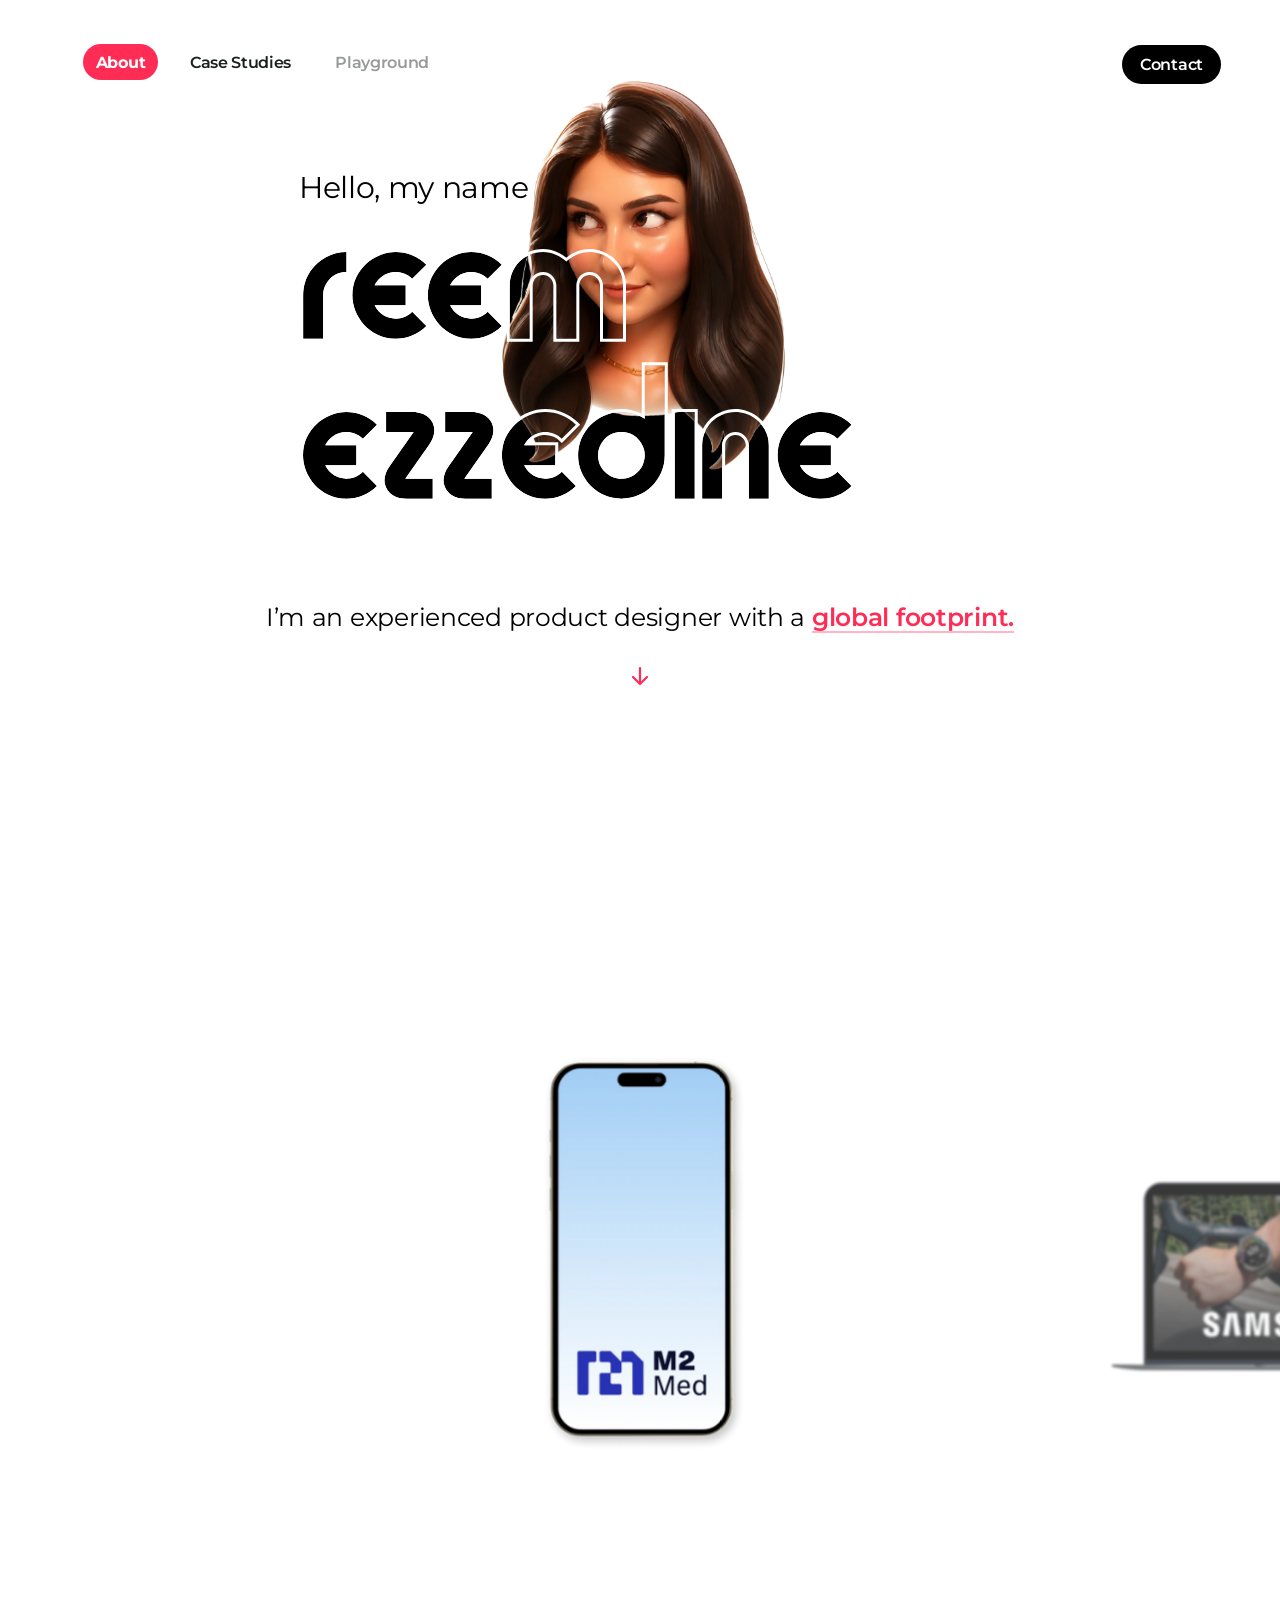
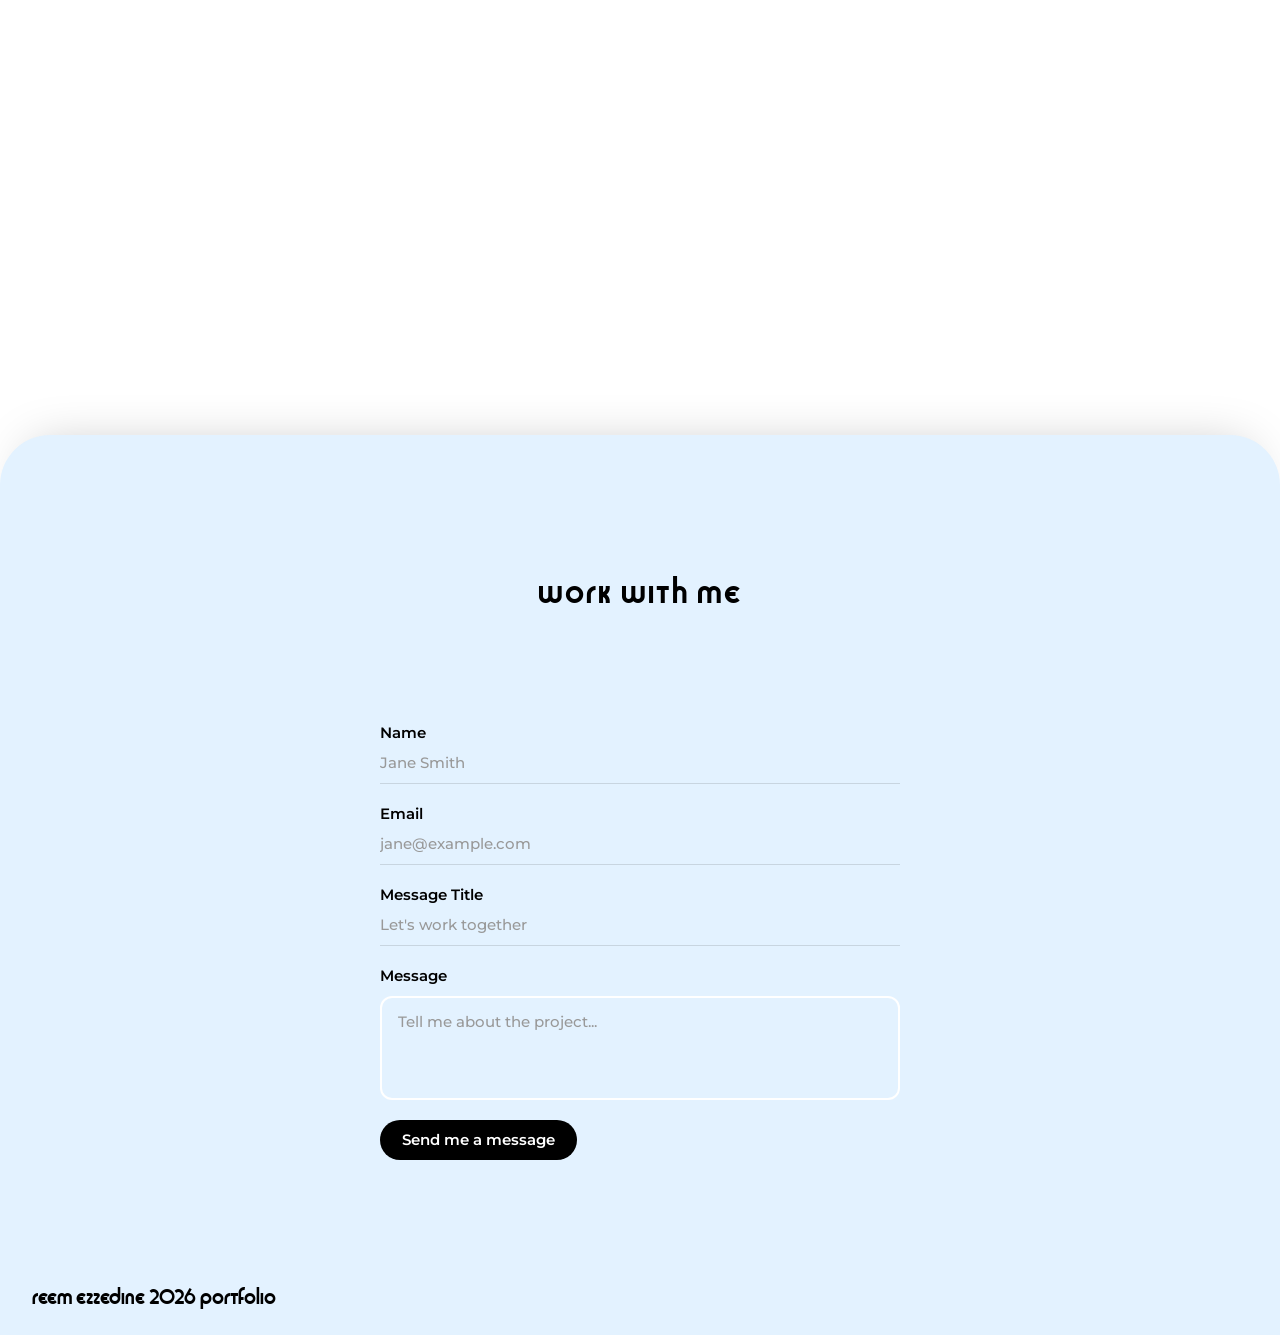
==== index.html @ 3f5a8be8 "Faster reveal: portrait preloaded, postcards fetched after the reveal, shorter minimum hold Co-Autho" ====
<!DOCTYPE html>
<html lang="en">
<head>
<meta charset="UTF-8">
<meta name="viewport" content="width=device-width, initial-scale=1.0">
<title>Reem Ezzedine — Product Designer</title>
<meta name="description" content="Product designer with a global footprint. Case studies: founding design for M2Med, a medical events app, and CRM product design at Samsung.">
<link rel="preload" as="image" href="assets/portrait.webp" fetchpriority="high">
<link rel="icon" type="image/png" href="assets/favicon.png">
<link rel="apple-touch-icon" href="assets/apple-touch-icon.png">
<!-- link previews: WhatsApp, LinkedIn, iMessage, Slack, X -->
<meta property="og:type" content="website">
<meta property="og:site_name" content="Reem Ezzedine">
<meta property="og:title" content="Reem Ezzedine — Product Designer">
<meta property="og:description" content="Product designer with a global footprint. Case studies: founding design for M2Med, a medical events app, and CRM product design at Samsung.">
<meta property="og:url" content="https://reemezzedine.com/">
<meta property="og:image" content="https://reemezzedine.com/assets/og.jpg">
<meta property="og:image:width" content="1200">
<meta property="og:image:height" content="630">
<meta name="twitter:card" content="summary_large_image">
<meta name="twitter:title" content="Reem Ezzedine — Product Designer">
<meta name="twitter:description" content="Product designer with a global footprint. Case studies: founding design for M2Med, a medical events app, and CRM product design at Samsung.">
<meta name="twitter:image" content="https://reemezzedine.com/assets/og.jpg">
<link rel="preconnect" href="https://fonts.googleapis.com">
<link rel="preconnect" href="https://fonts.gstatic.com" crossorigin>
<link href="https://fonts.googleapis.com/css2?family=Montserrat:wght@400;500;600;700&display=swap" rel="stylesheet">
<style>
  @font-face {
    font-family: "Sans Sara";
    src: url("assets/fonts/SansSara.ttf") format("truetype");
    font-weight: 400; font-style: normal; font-display: swap;
  }

  *, *::before, *::after { box-sizing: border-box; margin: 0; padding: 0; }

  :root {
    --ink:   #000000;
    --nav-ink: #1a1f1f;
    --pink:  #ff2d55;      /* board 976:356 - the deeper red-pink */
    --pink-active: #ff70ae;   /* the nav's in-view state, a shade deeper */
    --pill:  #f6f6f6;
    --paper: #ffffff;

    --display: "Sans Sara", "Bradley Hand", cursive;
    --body: "Montserrat", -apple-system, BlinkMacSystemFont, sans-serif;

    /* settle for the stamps: a touch past the target, then back */
    --spring: cubic-bezier(.34, 1.42, .64, 1);
    --ease:   cubic-bezier(.22, 1, .36, 1);
  }

  /* Lenis owns scrolling - native smooth behaviour must stay off or the two fight */
  html.lenis, html.lenis body { height: auto; }
  .lenis:not(.lenis-autoToggle).lenis-smooth { scroll-behavior: auto !important; }

  html { -webkit-font-smoothing: antialiased; }
  body {
    background: var(--paper); color: var(--ink);
    font-family: var(--body);
    min-height: 100vh;
  }
  img { display: block; max-width: 100%; }
  a { color: inherit; text-decoration: none; }

  /* ── nav ─────────────────────────────────────────────────────────────
     Board 976:356. No pill behind the nav any more: bare links on white,
     and the ACTIVE link is what gets a pill - #ff2d55, radius 24, white
     Bold text. Positions are the board's: links frame at 83,44; Contact
     99x39 at 1122,45. The About slot is where the portrait docks. */
  .nav {
    position: fixed; top: 0; left: 50%; transform: translateX(-50%);
    z-index: 200; width: 1280px; max-width: 100vw; height: 124px;
    pointer-events: none;
  }
  .nav > * { pointer-events: auto; }
  .nav-links {
    position: absolute; left: 83px; top: 44px; height: 36px;
    display: flex; align-items: center;
  }
  .nav-links a {
    font-family: var(--body); font-size: 16px; font-weight: 600;
    letter-spacing: -0.32px; color: var(--nav-ink); text-decoration: none;
    height: 36px; display: inline-flex; align-items: center;
    padding: 0 12px; border-radius: 24px;
    transition: background .35s var(--ease), color .35s var(--ease), opacity .3s var(--ease);
  }
  .nav-links a:hover { opacity: .62; }
  .nav-links a.active {
    background: var(--pink); color: #fff; font-weight: 700; opacity: 1;
  }
  /* board spacing: About pill ends at 158, Case Studies text starts at 190,
     Gaps absorb the 12px pill padding. */
  .nav-about { min-width: 75px; justify-content: center; }
  .nav-links a + a { margin-left: 20px; }

  /* Playground is not open yet: a light pink oval saying so rides the cursor
     for as long as it is over the word */
  .soon {
    position: fixed; left: 0; top: 0; z-index: 300; pointer-events: none;
    display: inline-block; white-space: nowrap;
    color: var(--pink);
    font-family: var(--body); font-size: 13px; font-weight: 600; letter-spacing: -0.2px;
    opacity: 0; transform: translate(-50%, -50%) scale(.9);
    transition: opacity .18s var(--ease), transform .25s var(--spring);
  }
  .soon.show { opacity: 1; transform: translate(-50%, -50%) scale(1); }
  /* Playground is greyed a touch, since it is not open yet */
  #navPlay { opacity: .45; }
  #navPlay:hover { opacity: .45; }

  /* when the portrait has docked it IS the About link, so the pill text goes */
  body.docked .nav-about { color: transparent; background: transparent; }

  .nav-cta {
    position: absolute; left: 1122px; top: 45px;
    width: 99px; height: 39px; border-radius: 100px;
    display: grid; place-items: center;
    background: #000; color: #fff; text-decoration: none;
    font-family: var(--body);
    font-size: 16px; font-weight: 600; letter-spacing: -0.32px;
    transition: transform .45s var(--spring);
  }
  .nav-cta:hover { transform: scale(1.06); }

  /* ── hero ────────────────────────────────────────────────────────────
     Board 976:356, a 1280x776 frame. Elements overlap - the name runs under
     her hair - so this is an absolute canvas at the board's own coordinates,
     scaled to fit narrower viewports, rather than a flowed layout. */
  .hero { min-height: max(776px, calc(100vh - 80px)); display: grid; place-items: start center; overflow: hidden; }   /* 80 shorter than the screen: less air before the deck */
  .hero-inner {
    position: relative; width: 1280px; height: 776px; flex: none;
    transform-origin: top center;
  }
  .hero-inner > * { position: absolute; }

  .hello {
    left: 299px; top: 169px; width: 682px;
    font-size: 30px; line-height: 37px; font-weight: 400; letter-spacing: -.32px;
  }
  /* The name is rendered TWICE, at the same spot.
       .name-fill   - solid black, BELOW the portrait
       .name-stroke - a 3px white stroke with no fill, ABOVE the portrait
     Wherever she does not cover the text, the white stroke is invisible on the
     white page and the black fill reads through. Wherever she does, the black
     is hidden behind her and the white stroke draws the letters on top of her.
     So the full name stays legible whatever she overlaps - including while she
     is travelling up into the nav. */
  /* The name is Reem's own two SVG exports from the board, one per layer:
       fill.svg   - the black text, 549x247, BELOW her
       stroke.svg - a 3px white OUTSIDE stroke with no fill, 556x253, ABOVE her
     Same glyphs, so they register exactly. The stroke is outside-aligned in
     the geometry itself, which is why there is no white rim inside the black
     letters and no mask is needed: off her body the white is invisible on the
     white page, and wherever she is the outline draws over her. She travels
     between the two, so the outline follows her across whatever letters she
     crosses, all the way to the nav.

     Glyph origin: the text box sits at 299,236 and its glyphs start 4.27,16.33
     in (measured off the earlier outlined vector group), so 303.27,252.33.
     The stroke export is 3.5 wider and 3 taller on each side. */
  .name { position: absolute; margin: 0; pointer-events: none; }
  .name img { display: block; width: 100%; height: auto; }
  .name-fill { left: 303.27px; top: 252.33px; width: 549px; z-index: 1; }

  /* the topmost layer of the sandwich: above the travelling portrait (210) */
  .name-stroke {
    position: absolute; left: 0; top: 0; width: 556px; margin: 0;
    z-index: 220; pointer-events: none;
    transform-origin: 0 0;
  }
  .name-stroke img { display: block; width: 100%; height: auto; }

  /* her slot in the hero. The morphing portrait is a separate fixed element
     that starts exactly here. */
  .portrait { left: 609px; top: 94px; width: 365px; height: 492px; z-index: 2; }   /* board: 609,94 */

  .tagline {
    left: 179px; top: 601px; width: 922px;
    font-size: 25px; line-height: 32px; font-weight: 400; letter-spacing: -.28px;   /* was 30/37 */
    text-align: center; z-index: 3;
  }
  /* a small pink arrow under the tagline: there is more below */
  .scroll-cue {
    left: 628px; top: 664px; width: 24px; height: 24px; z-index: 3;
    color: var(--pink); display: block;
  }
  .scroll-cue svg { width: 100%; height: 100%; stroke: currentColor; fill: none; stroke-width: 2.2; stroke-linecap: round; stroke-linejoin: round;
                    animation: cueDown 1.8s cubic-bezier(.45,0,.55,1) infinite; }
  @keyframes cueDown { 0%, 100% { transform: translateY(0); } 50% { transform: translateY(6px); } }

  .footprint {
    color: var(--pink); font-weight: 600; cursor: pointer;
    position: relative; display: inline-block;
    /* a soft underline, the cue that there is something to hover */
    text-decoration: underline; text-decoration-thickness: 2px; text-underline-offset: 5px;
    text-decoration-color: rgba(255, 45, 85, .35);
    transition: text-decoration-color .3s var(--ease);
  }
  .footprint:hover, body.cards .footprint { text-decoration-color: var(--pink); }

  /* ── postcards: only while the pointer is on "global footprint" ── */
  .postcard {
    position: absolute; opacity: 0; pointer-events: none;
    --in: 26;                                   /* entry drop, px */
    transform: translateY(calc(var(--in) * 1px)) scale(.9);
    transition: opacity .38s var(--ease), transform .55s var(--spring);
    z-index: 4;
  }
  .postcard img { width: 100%; height: auto; display: block; }
  /* board bboxes for the four groups */
  .pc-usa     { left: 1089px; top: 308px; width: 199px; }
  .pc-zambia  { left: 1015px; top: 433px; width: 171px; }
  .pc-lebanon { left: 1115px; top: 530px; width: 153px; }
  .pc-denmark { left: 1019px; top: 651px; width: 152px; }

  body.cards .postcard { opacity: 1; --in: 0; transform: translateY(0) scale(1); }
  /* deal out one after another; pack back in the same order reversed */
  body.cards .pc-usa     { transition-delay:   0ms; }
  body.cards .pc-zambia  { transition-delay: 110ms; }
  body.cards .pc-lebanon { transition-delay: 220ms; }
  body.cards .pc-denmark { transition-delay: 330ms; }
  body:not(.cards) .pc-denmark { transition-delay:   0ms; }
  body:not(.cards) .pc-lebanon { transition-delay:  70ms; }
  body:not(.cards) .pc-zambia  { transition-delay: 140ms; }
  body:not(.cards) .pc-usa     { transition-delay: 210ms; }

  @media (max-width: 1320px) {
    .hero-inner { transform: scale(calc(100vw / 1320)); }
    .hero { min-height: calc(776px * 100vw / 1320 + 40px); }
  }

  /* ── the travelling portrait ── */
  .portrait-morph {
    position: fixed; top: 0; left: 0; width: 365px; height: 492px;
    transform-origin: 0 0; z-index: 210; display: block;
    will-change: transform;
  }
  .portrait-morph > img {
    width: 100%; height: 100%; object-fit: contain; display: block;
    position: relative; z-index: 1;
    transform-origin: 50% 60%;
    transition: transform .55s var(--spring);
  }
  /* hover: a small swell and a slight tilt, on the inner image so it never
     collides with the wrapper's travel transform or the landing jiggle */
  .portrait-morph:hover > img { transform: scale(1.045) rotate(2.2deg); }
  .portrait-morph.jiggle > img { animation: navJiggle 780ms cubic-bezier(.28,.7,.3,1); }
  .portrait-morph.jiggle:hover > img { animation: none; }

  /* ── stacked pages after the deck ─────────────────────────────────── */
  .page {
    position: relative; z-index: 20;
    margin-top: -100vh;               /* start while the deck is still pinned */
    min-height: 100vh;
    background: #fff;
    border-radius: 50px 50px 0 0;
    box-shadow: 0 -18px 50px -30px rgba(0, 0, 0, .25);
  }

  /* ── Work with me, board 1004:231 (1280x803) ──────────────────────
     Section label 108 tall with the title centred; a 640 form at y118
     with 32 between fields; the footer line 32 in from the bottom-left. */
  .page-work {
    background: #e3f2ff; color: #000;
    display: flex; flex-direction: column;
  }
  /* the title sits under the nav's row, not on it (nav is 124 tall) */
  .work-label {
    padding: 128px 0 8px; display: flex; align-items: center; justify-content: center;
  }
  .work-label h2 {
    font-family: var(--display); font-weight: 400; font-size: 40px; line-height: 60px;
    letter-spacing: 2px; text-transform: uppercase; white-space: nowrap;
  }
  /* tighter than the board's 640/32: 520 wide, 20 between fields, centred in the page */
  .work-form {
    width: 520px; max-width: calc(100% - 48px); margin: auto;
    display: flex; flex-direction: column; gap: 20px;
  }
  .field { display: flex; flex-direction: column; gap: 10px; }
  .field label { font-family: var(--body); font-size: 15px; font-weight: 600; line-height: 20px; color: #000; }
  .field input, .field textarea {
    font-family: var(--body); font-size: 15px; font-weight: 500; line-height: 20px; color: #000;
    background: transparent; border: 0; outline: 0; border-radius: 0; width: 100%;
    -webkit-appearance: none; appearance: none;
  }
  .field input::placeholder, .field textarea::placeholder { color: #999; opacity: 1; }
  /* the 1px underline is black at 12%, 16 under the placeholder */
  .field input { padding: 0 0 10px; border-bottom: 1px solid rgba(0, 0, 0, .12); transition: border-color .3s var(--ease); }
  .field input:focus { border-bottom-color: rgba(0, 0, 0, .6); }
  .field textarea {
    height: 104px; padding: 14px 16px; resize: none;
    border: 2px solid #fff; border-radius: 12px; transition: border-color .3s var(--ease);
  }
  .field textarea:focus { border-color: #000; }
  .work-submit {
    align-self: flex-start;
    height: 40px; padding: 10px 22px; border: 0; border-radius: 100px; cursor: pointer;
    background: #000; color: #fff; font-family: var(--body); font-size: 15px; font-weight: 600; line-height: 20px;
    transition: transform .45s var(--spring), background .3s var(--ease);
  }
  .work-submit:hover { transform: scale(1.04); }
  .work-submit:disabled { cursor: default; transform: none; }
  .work-form.sent .work-submit { background: var(--pink); }
  .work-note { font-family: var(--body); font-size: 13px; line-height: 18px; color: #c0262f; display: none; }
  .work-form.error .work-note { display: block; }
  .work-foot {
    margin-top: 0; padding: 32px 32px 24px;   /* board: text bottom sits 24 above the edge */
    font-family: var(--display); font-weight: 400; font-size: 25px; line-height: normal; color: #000;
  }
  /* the section is at least the board's 803, and never shorter than the screen */
  .page-work { min-height: max(100vh, 803px); }

  /* Contact wears the pink pill once Work with me is reached */
  .nav-cta { transition: transform .45s var(--spring), background .35s var(--ease); }
  .nav-cta.active { background: var(--pink); }

  /* ── case studies: a pinned horizontal deck ────────────────────────
     The wrapper is tall; the stage inside it sticks to the viewport, so
     scrolling DOWN advances a continuous card index and each card slides
     sideways. Off-centre cards shrink and fade, which is the depth cue that
     makes the next one read as waiting its turn. After the last card the
     wrapper ends and the page returns to normal vertical scroll. */
  .rail-wrap { position: relative; }
  /* The rail is pinned to the stage's centre and scaled from there. It used
     to be a grid item, and on a short laptop screen (a 1366x768 Windows
     machine gives ~630px of viewport) the grid row grew to the rail's full
     828px, so the rail sat at the top and the Dive in button fell off the
     bottom. Absolute centring never overflows one way. */
  .rail-stage {
    position: sticky; top: 0; height: 100vh;
    overflow: hidden;
  }
  .rail { position: absolute; left: 50%; top: 50%; width: 1280px; height: 828px; transform-origin: 50% 50%; transform: translate(-50%, -50%); }

  .card {
    position: absolute; inset: 0;
    --away: 0;                       /* 0 centred, 1 fully off to the side */
    will-change: transform;
    /* Anchored to the shared device centre, not the card's. Scaling about the
       card centre pulled each device toward it by a different amount, so the
       phone and the laptop drifted 19px apart vertically. Anchoring here
       pins both devices to y=398 whatever the scale, which is what puts them
       on one line. */
    transform-origin: 644.5px 398px;   /* the phone's centre */
  }
  #cardSamsung { transform-origin: 640px 420px; }   /* the laptop's centre */
  /* copy and button sit at the same spot on both cards, centred on the card's own axis (640) */
  .card > *, .card-extras > * { position: absolute; }
  .card-extras { position: absolute; inset: 0; }

  /* Off centre, a card sheds everything but its device. The snippets, tags,
     copy and button go first; the phone or laptop stays, smaller and softly
     blurred, so the cases read as devices travelling along one line. */
  .card-extras {
    opacity: calc(1 - var(--away) * 2.1);
    transition: opacity .25s linear;
    pointer-events: none;
  }
  .card.at-centre .card-extras { pointer-events: auto; }
  /* The waiting card stays legible - on the board the laptop is near full
     strength, just smaller and set to the right. Only its extras go. */
  .device {
    filter: blur(calc(var(--away) * 2.2px));
    opacity: calc(1 - var(--away) * 0.22);
  }

  .tags { left: 563px; top: 160px; display: flex; gap: 10px; }
  .tag {
    display: inline-flex; align-items: center; justify-content: center;
    min-width: 71px; padding: 0 11px; height: 21px; border-radius: 100px; background: #000;
    color: #fff; font-family: var(--body);
    font-size: 11px; font-weight: 600; letter-spacing: -.2px;
  }

  .phone  { left: 443.5px; top: 197px; width: 402px; height: 402px; }
  /* 2478x1384 asset, aspect 1.790. Centred on the same axis as the phone
     (644.5, 398) so both cards sit on one optical line, and sized to the
     width of the copy beneath it. The earlier export was a 1.164 crop that
     cut the laptop in half. */
  /* Board 763:1597 exactly: laptop 534x298 at 373,271, so its centre is
     (640, 420) - a different line from the phone's (644.5, 398), which is why
     each card anchors its own origin below. */
  .laptop { left: 373px; top: 271px; width: 534px; height: 298px; object-fit: contain; }
  /* the deck's direction cues: beside each device, pointing the way the cards travel */
  .deck-cue { width: 26px; height: 26px; color: var(--pink); background: none; border: 0; padding: 0; cursor: pointer; transition: transform .35s var(--spring); }
  .deck-cue:hover { transform: scale(1.18); }
  .deck-cue svg { width: 100%; height: 100%; stroke: currentColor; fill: none; stroke-width: 2.2; stroke-linecap: round; stroke-linejoin: round; display: block; }
  /* M2Med: under the waiting Samsung laptop at the right edge, pointing on to it */
  .cue-right { left: 1227px; top: 636px; }
  .cue-right svg { animation: cueRight 1.8s cubic-bezier(.45,0,.55,1) infinite; }
  /* Samsung: under the waiting M2Med phone at the left edge, pointing back to it */
  .cue-left  { left: 31px; top: 636px; }
  .cue-left svg  { animation: cueLeft 1.8s cubic-bezier(.45,0,.55,1) infinite; }
  @keyframes cueLeft  { 0%, 100% { transform: translateX(0); } 50% { transform: translateX(-6px); } }
  @keyframes cueRight { 0%, 100% { transform: translateX(0); } 50% { transform: translateX(6px); } }
  @media (prefers-reduced-motion: reduce) { .scroll-cue svg, .deck-cue svg { animation: none; } }

  .pill-spotify { left: 356px; top: 308px; width: 173px; height: 66px; }
  .pill-strava  { left: 744px; top: 250px; width: 163px; height: 65px; }
  /* a live loader: a pink quarter-arc on a pale ring, turning */
  .soon-dot {
    left: 1123px; top: 354px; width: 66px; height: 66px;
    border-radius: 50%;
    background: conic-gradient(var(--pink) 0 27%, #ffd9e2 27% 100%);
    -webkit-mask: radial-gradient(farthest-side, transparent calc(100% - 8px), #000 calc(100% - 7px));
            mask: radial-gradient(farthest-side, transparent calc(100% - 8px), #000 calc(100% - 7px));
    animation: soonSpin 1.1s linear infinite;
  }
  @keyframes soonSpin { to { transform: rotate(360deg); } }
  @media (prefers-reduced-motion: reduce) { .soon-dot { animation: none; } }
  .soon-label {
    left: 1102px; top: 452px; width: 109px;
    font-family: var(--body); font-size: 12px; line-height: 16px;
    font-weight: 400; color: #000; text-align: center;
  }

  /* object-fit guarantees no snippet can ever be stretched by its box again,
     whatever the box ends up being. */
  .snip { transform-origin: 50% 50%; object-fit: contain; }
  .snip-session { left: 435px; top: 278px; width: 144px; height: 142px; }
  .snip-event   { left: 737px; top: 240px; width: 157px; height: 139px; }
  /* 177x35 stretched this 40% wide: the artwork's real aspect is 3.606, so at
     177 across it is 49 tall. Height corrected and re-centred on the board's
     own centre line (448.5) rather than its top edge. */
  .snip-nav     { left: 673px; top: 423px; width: 177px; height: 51px;  }

  .case-desc {
    left: 340px; top: 609px; width: 600px;
    text-align: center; font-size: 14px; line-height: 20px;
    font-weight: 400; letter-spacing: 0; color: #000;
  }
  .case-desc b { font-weight: 700; }

  .dive {
    left: 538px; top: 668px;
    display: inline-flex; align-items: center; justify-content: center;
    width: 203px; height: 55px; border-radius: 100px; background: #000;
    color: #fff; font-family: var(--body);
    font-size: 16px; font-weight: 600; letter-spacing: -.32px;
    transition: transform .45s var(--spring);
  }
  .dive:hover { transform: scale(1.04); }

  /* stage 1 — the card's own furniture, once it reaches centre. Devices are
     deliberately NOT in here: a waiting card still has to show its phone or
     laptop, which is what makes it read as the next case study peeking in. */
  .card .stage1 { opacity: 0; transform: translateY(22px); }
  .card.in1 .stage1 {
    opacity: 1; transform: none;
    transition: opacity .7s var(--ease), transform .7s var(--ease);
  }
  .card.in1 .phone     { transition-delay: 60ms; }
  .card.in1 .laptop    { transition-delay: 60ms; }
  .card.in1 .case-desc { transition-delay: 180ms; }
  .card.in1 .dive      { transition-delay: 260ms; }

  /* stage 2 — the snippets bubble in, then hold still */
  .snip { opacity: 0; transform: scale(.82); pointer-events: none; }
  .card.in2 .snip {
    opacity: 1; transform: scale(1); pointer-events: auto;
    transition: opacity .42s var(--ease),
                transform .62s cubic-bezier(.34, 1.56, .64, 1);
  }
  .card.in2 .snip-session { transition-delay:   0ms; }
  .card.in2 .snip-event   { transition-delay: 200ms; }
  .card.in2 .snip-nav     { transition-delay: 400ms; }
  .card.in2 .snip:hover {
    transform: scale(1.055);
    transition: transform .42s cubic-bezier(.34, 1.5, .64, 1);
  }

  @media (prefers-reduced-motion: reduce) {
    .portrait-morph { transition: none; }
    .portrait-morph.jiggle > img { animation: none; }
    .case-canvas .stage1, .snip { opacity: 1 !important; transform: none !important; }
  }

  /* ── responsive ────────────────────────────────────────────────── */
  @media (prefers-reduced-motion: reduce) {
    .copy, .stamp { transition: none; }
  }

  /* ── phones: this is a big-screen portfolio, say so instead of breaking ── */
  .phone-gate { display: none; }
  @media (max-width: 767px), ((hover: none) and (pointer: coarse) and (max-width: 1024px)) {
    .phone-gate {
      position: fixed; inset: 0; z-index: 9999; background: #fff; color: #111;
      display: flex; flex-direction: column; align-items: center; justify-content: center; text-align: center;
      padding: 32px 28px; gap: 18px; font-family: "Montserrat", -apple-system, BlinkMacSystemFont, sans-serif;
    }
    .phone-gate[hidden] { display: none; }
    body:has(.phone-gate:not([hidden])) { overflow: hidden; }
    .phone-gate img { width: 96px; height: auto; }
    .phone-gate h2 { font-size: 22px; line-height: 28px; font-weight: 700; letter-spacing: -.3px; margin-top: 6px; }
    .phone-gate p { font-size: 15px; line-height: 23px; color: #48494b; max-width: 320px; }
    .phone-gate p b { color: #111; font-weight: 600; }
    .phone-gate a { color: #ff2d55; font-weight: 600; text-decoration: none; }
    .phone-gate .anyway { margin-top: 14px; color: #646569; text-decoration: underline; text-underline-offset: 3px; background: none; border: 0; font: inherit; font-family: "Montserrat", -apple-system, sans-serif; font-size: 13px; cursor: pointer; }
  }

  /* ── loading screen: a pink bar that stretches and snaps, "loading" riding along (Uiverse, alexruix) ── */
  .loading {
    position: fixed; inset: 0; z-index: 10000; background: #fff;
    display: flex; align-items: center; justify-content: center;
    transition: opacity .45s ease, visibility 0s linear .45s;
  }
  html.ready .loading { opacity: 0; visibility: hidden; pointer-events: none; }
  .loader { width: 80px; height: 50px; position: relative; }
  .loader-text {
    position: absolute; top: 0; padding: 0; margin: 0;
    color: #ff8fae; font-family: "Montserrat", -apple-system, BlinkMacSystemFont, sans-serif;
    font-size: .8rem; font-weight: 500; letter-spacing: 1px;
    animation: text_713 3.5s ease both infinite;
  }
  .load {
    background-color: #ff2d55; border-radius: 50px; display: block;
    height: 16px; width: 16px; bottom: 0; position: absolute;
    transform: translateX(64px);
    animation: loading_713 3.5s ease both infinite;
  }
  .load::before {
    position: absolute; content: ""; width: 100%; height: 100%;
    background-color: #ffb3c7; border-radius: inherit;
    animation: loading2_713 3.5s ease both infinite;
  }
  @keyframes text_713 {
    0%   { letter-spacing: 1px; transform: translateX(0px); }
    40%  { letter-spacing: 2px; transform: translateX(26px); }
    80%  { letter-spacing: 1px; transform: translateX(32px); }
    90%  { letter-spacing: 2px; transform: translateX(0px); }
    100% { letter-spacing: 1px; transform: translateX(0px); }
  }
  @keyframes loading_713 {
    0%   { width: 16px; transform: translateX(0px); }
    40%  { width: 100%; transform: translateX(0px); }
    80%  { width: 16px; transform: translateX(64px); }
    90%  { width: 100%; transform: translateX(0px); }
    100% { width: 16px; transform: translateX(0px); }
  }
  @keyframes loading2_713 {
    0%   { transform: translateX(0px); width: 16px; }
    40%  { transform: translateX(0%); width: 80%; }
    80%  { width: 100%; transform: translateX(0px); }
    90%  { width: 80%; transform: translateX(15px); }
    100% { transform: translateX(0px); width: 16px; }
  }
  }
</style>
</head>
<body>

<!-- Loading screen: lifts once the page's images are in (see the script right after it) -->
<div class="loading" id="loading" aria-hidden="true"><div class="loader"><p class="loader-text">loading</p><span class="load"></span></div></div>
<script>
(function () {
  var root = document.documentElement; root.classList.add('loading');
  var t0 = Date.now(), done = false;
  function ready() {
    if (done) return; done = true;
    var wait = Math.max(0, 400 - (Date.now() - t0));       /* never a flash: on screen for at least 400ms */
    setTimeout(function () {
      root.classList.remove('loading'); root.classList.add('ready');
      window.dispatchEvent(new Event('siteready'));
    }, wait);
  }
  window.addEventListener('load', function () {
    /* downloaded is not painted: wait until the pictures are decoded too */
    var imgs = [].filter.call(document.images, function (i) { return i.loading !== 'lazy' && i.decode; });
    Promise.all(imgs.map(function (i) { return i.decode().catch(function () {}); })).then(ready, ready);
  });
  setTimeout(ready, 6000);                                  /* and never a hang: 6s tops */
})();
</script>

<!-- Phones get a note instead of a broken layout; "Show it anyway" lets them through -->
<div class="phone-gate" id="phoneGate" role="dialog" aria-label="Best viewed on a computer">
  <img src="assets/portrait.webp" alt="">
  <h2>Hi, I’m Reem.</h2>
  <p>This portfolio is built for a big screen. Open <b>reemezzedine.com</b> on a computer to see the work properly.</p>
  <p>Or say hello: <a href="mailto:reem.ezzedine36@gmail.com">reem.ezzedine36@gmail.com</a></p>
  <button class="anyway" type="button" onclick="document.getElementById('phoneGate').hidden=true">Show it anyway</button>
</div>


<nav class="nav">
  <div class="nav-links" id="navLinks">
    <a class="nav-about" href="#about" id="navAbout">About</a>
    <a href="#case-studies" id="navCases">Case Studies</a>
    <a href="#playground" id="navPlay" aria-describedby="soon">Playground</a>
  </div>
  <a class="nav-cta" href="#work-with-me" id="navContact">Contact</a>
</nav>

<span class="soon" id="soon" role="tooltip">coming soon</span>

<!-- The portrait. Fixed, so it can travel from the hero into the nav and
     replace "About". Hover on her: a small swell and a slight tilt. -->
<a class="portrait-morph" id="portraitMorph" href="#about" aria-label="About Reem">
  <img src="assets/portrait.webp" alt="Reem Ezzedine" fetchpriority="high">
</a>

<!-- The white-stroke name. A body-level sibling of the portrait, NOT a child
     of the hero canvas: the portrait you see is the fixed travelling element
     at z210, so anything inside the hero (whatever its z) paints under her.
     Positioned by script to the hero canvas's current place and scale. -->
<div class="name-stroke" id="nameStroke" aria-hidden="true"><img src="assets/name/stroke.svg" alt=""></div>

<header class="hero">
  <div class="hero-inner">
    <p class="hello">Hello, my name is</p>

    <div class="portrait" id="portraitSlot" aria-hidden="true"></div>

    <h1 class="name name-fill"><img src="assets/name/fill.svg" alt="Reem Ezzedine"></h1>

    <p class="tagline">
      I&rsquo;m an experienced product designer with a
      <span class="footprint" id="footprint" tabindex="0"
            aria-label="Places I have lived and worked">global footprint.</span>
    </p>
    <a class="scroll-cue" href="#case-studies" aria-label="Scroll down to the case studies"><svg viewBox="0 0 24 24" aria-hidden="true"><path d="M12 4v16M5 13l7 7 7-7"/></svg></a>

    <figure class="postcard pc-usa"><img data-src="assets/postcards/usa.webp" alt="USA, 1 year"></figure>
    <figure class="postcard pc-zambia"><img data-src="assets/postcards/zambia.webp" alt="Zambia, 16 years"></figure>
    <figure class="postcard pc-lebanon"><img data-src="assets/postcards/lebanon.webp" alt="Lebanon, 6 years"></figure>
    <figure class="postcard pc-denmark"><img data-src="assets/postcards/denmark.webp" alt="Denmark, 3 years"></figure>
  </div>
</header>

<section class="rail-wrap" id="railWrap"><a id="case-studies" aria-hidden="true"></a>
  <div class="rail-stage">
    <div class="rail" id="rail">

      <!-- ── card 1 · M2Med ── -->
      <article class="card" data-i="0" id="cardM2med">
        <img class="device phone" src="assets/m2med/phone.webp" alt="M2Med app on an iPhone" loading="lazy" decoding="async">
        <div class="card-extras">
        <div class="tags stage1">
          <span class="tag">2026</span>
          <span class="tag">App Design</span>
        </div>

        <img class="snip snip-session" src="assets/m2med/session-card.webp" alt="Parallel session card with room picker" loading="lazy" decoding="async">
        <img class="snip snip-event"   src="assets/m2med/event-card.webp"   alt="Event card showing CME credits" loading="lazy" decoding="async">
        <img class="snip snip-nav"     src="assets/m2med/bottom-nav.webp"   alt="App bottom navigation" loading="lazy" decoding="async">

        <p class="case-desc stage1">
          <b>M2med</b> is a <b>medical events app</b> for healthcare professionals, finding and
          registering for conferences, tracking CME credits, and managing speaking engagements
        </p>

        <a class="dive stage1" href="m2med-case.html">Dive in</a>
        <button class="deck-cue cue-right stage1" type="button" data-card="1" aria-label="Next: Samsung"><svg viewBox="0 0 24 24" aria-hidden="true"><path d="M4 12h16M13 5l7 7-7 7"/></svg></button>
        </div>
      </article>

      <!-- ── card 2 · Samsung. Shell only: cover photo and features to come. ── -->
      <article class="card" data-i="1" id="cardSamsung">
        <img class="device laptop" src="assets/samsung/laptop-cover.webp" alt="Samsung CRM work on a laptop" loading="lazy" decoding="async">
        <div class="card-extras">
        <div class="tags stage1">
          <span class="tag">2026</span>
          <span class="tag">CRM Design</span>
        </div>

        <img class="snip pill-spotify" src="assets/samsung/pill-spotify.svg" alt="Spotify Premium" loading="lazy" decoding="async">
        <img class="snip pill-strava"  src="assets/samsung/pill-strava.svg"  alt="Strava" loading="lazy" decoding="async">

        <p class="case-desc sam-desc stage1">
          <b>Samsung CRM product design</b> across five markets and three languages,
          covering layouts, localisation, and partner campaigns
        </p>

        <a class="dive stage1" href="samsung-case.html">Dive in</a>
        <button class="deck-cue cue-left stage1" type="button" data-card="0" aria-label="Back: M2Med"><svg viewBox="0 0 24 24" aria-hidden="true"><path d="M20 12H4M11 5l-7 7 7 7"/></svg></button>

        <div class="soon-dot stage1" aria-hidden="true"></div>
        <p class="soon-label stage1">more coming soon!</p>
        </div>
      </article>

    </div>
  </div>
</section>

<!-- ── after the deck: this rides UP over the pinned last card ──────────
     The deck wrapper is one viewport taller than its travel needs, so its
     stage stays stuck at the top while this section, pulled up by a negative
     margin and sitting above it in z, slides over it. Same stacking pattern
     as the previous portfolio. This is the Work with me section; content is
     a shell until Reem sends its board. -->
<section class="page page-work" id="work-with-me">
  <div class="work-label"><h2>Work with me</h2></div>
  <form class="work-form" id="workForm" action="https://formspree.io/f/xyeyaqod" method="POST">
    <div class="field">
      <label for="wfName">Name</label>
      <input id="wfName" name="name" type="text" placeholder="Jane Smith" autocomplete="name">
    </div>
    <div class="field">
      <label for="wfEmail">Email</label>
      <input id="wfEmail" name="email" type="email" placeholder="jane@example.com" autocomplete="email" required>
    </div>
    <div class="field">
      <label for="wfTitle">Message Title</label>
      <input id="wfTitle" name="title" type="text" placeholder="Let's work together">
    </div>
    <div class="field">
      <label for="wfMsg">Message</label>
      <textarea id="wfMsg" name="message" placeholder="Tell me about the project..." required></textarea>
    </div>
    <button class="work-submit" type="submit">Send me a message</button>
    <p class="work-note">That didn’t go through. Please try again, or email reem.ezzedine36@gmail.com.</p>
  </form>
  <p class="work-foot">Reem Ezzedine 2026 portfolio</p>
</section>

<script src="assets/lenis.min.js"></script>
<script>
  /* Scroll feel carried over from the previous portfolio: Lenis at lerp 0.1,
     driving real window scroll so fixed elements, IntersectionObservers and
     the portrait morph all keep working. This layer is where the friction
     comes from, not from any per-element easing. */
  (function () {
    /* the browser must not restore an old scroll position halfway through
       loading - the hero's fixed layers are measured then, and came out
       hundreds of pixels off. The page opens at the top. */
    if ('scrollRestoration' in history) history.scrollRestoration = 'manual';
    if (matchMedia('(prefers-reduced-motion: reduce)').matches) return;
    if (typeof Lenis === 'undefined') return;
    var lenis = new Lenis({
      lerp: 0.1, smoothWheel: true,
      wheelMultiplier: 1, touchMultiplier: 1, autoToggle: true
    });
    window.__lenis = lenis;
    (function raf(t) { lenis.raf(t); requestAnimationFrame(raf); })(0);
  })();
</script>

<script>
(function () {
  var body    = document.body;
  var trigger = document.getElementById('footprint');
  if (!trigger) return;

  /* ── postcards ────────────────────────────────────────────────────
     The first hover on "global footprint." deals them out one after
     another, and they stay: latched, nothing packs them back in.
     Their images are fetched the moment the loading screen lifts, so
     they never hold the reveal back. */
  function fetchCards() { [].forEach.call(document.querySelectorAll('.postcard img[data-src]'), function (i) { i.src = i.getAttribute('data-src'); i.removeAttribute('data-src'); }); }
  if (document.documentElement.classList.contains('ready')) fetchCards(); else addEventListener('siteready', fetchCards, { once: true });
  function show() { body.classList.add('cards'); }
  trigger.addEventListener('mouseenter', show);
  trigger.addEventListener('focus', show);
})();

  /* ── portrait morph ──────────────────────────────────────────────────
     The hero portrait and the nav head are ONE element. It is fixed, and
     every frame we lerp it from wherever its hero slot currently sits to
     the nav's head position. At t=0 it lands exactly on the slot, at t=1
     exactly in the nav, and it scrubs backwards when you scroll up.
     The nav links slide right over the same t to make room, which is the
     difference between the two nav layouts in the Figma boards.        */
  (function () {
    var img   = document.getElementById('portraitMorph');
    var slot  = document.getElementById('portraitSlot');
    var nav   = document.querySelector('.nav');
    var links = document.getElementById('navLinks');
    if (!img || !slot || !nav) return;

    var TRAVEL   = 420;    // px of scroll the morph takes
    /* She docks INTO the About slot and becomes the About link. The pill is
       75x36 at 83,44 - centre 120.5,62. At 60px wide she keeps the 365:492
       aspect (81 tall) and spills ~22px above and below the pill, the same
       proportion the old nav head had. */
    var HEAD_W   = 60;
    var about    = document.getElementById('navAbout');
    var stroke   = document.getElementById('nameStroke');

    /* The stroke layer follows the hero canvas: same offset from her slot as
       on the board (299.77-609, 249.33-94), scaled by whatever the canvas is
       scaled to. Document coordinates, so it scrolls with the page. */
    function placeStroke() {
      if (!stroke) return;
      var r = slot.getBoundingClientRect();
      if (!r.width) return;
      var hs = r.width / 365;
      stroke.style.left = (r.left + scrollX + (299.77 - 609) * hs).toFixed(2) + 'px';
      stroke.style.top  = (r.top  + scrollY + (249.33 - 94)  * hs).toFixed(2) + 'px';
      stroke.style.transform = 'scale(' + hs.toFixed(4) + ')';
    }

    var raf = 0;
    function paint() {
      raf = 0;
      var s = slot.getBoundingClientRect();
      var n = about ? about.getBoundingClientRect() : nav.getBoundingClientRect();
      if (!s.width) return;
      var HEAD_H  = HEAD_W * (492 / 365);
      var HEAD_DX = (n.width  - HEAD_W) / 2;       // centred on the About pill
      var HEAD_DY = (n.height - HEAD_H) / 2;

      var e = cur * cur * (3 - 2 * cur);    // smoothstep on the LAGGED value

      var x = s.left + (n.left + HEAD_DX - s.left) * e;
      var y = s.top  + (n.top  + HEAD_DY - s.top)  * e;
      var k = (s.width + (HEAD_W - s.width) * e) / 365;

      img.style.transform =
        'translate3d(' + x.toFixed(2) + 'px,' + y.toFixed(2) + 'px,0) scale(' + k.toFixed(4) + ')';
      document.body.classList.toggle('docked', docked);


    }
    /* Friction, then a snap.
       `cur` chases the scroll-derived target instead of tracking it exactly,
       which is where the weight comes from - she lags the cursor of the scroll
       and catches up. Near the end she stops negotiating with the scroll
       entirely: past SNAP_AT she locks onto the nav and plays a one-shot
       jiggle, so the landing does not depend on the scroll finishing. */
    var RELEASE = 0.86, TAU = 0.20;
    var cur = 0, docked = false, last = 0;

    function frame(now) {
      raf = 0;
      var dt = last ? Math.min((now - last) / 1000, 0.05) : 1 / 60;
      last = now;
      var t = Math.min(1, Math.max(0, scrollY / TRAVEL));

      /* No snap. She chases the target all the way in under her own friction,
         and the jiggle fires the moment she ARRIVES - when the lagged value
         first closes on the nav - rather than being forced there early. */
      cur += (t - cur) * (1 - Math.exp(-dt / TAU));
      var arrived = t >= 0.97 && cur >= 0.965;
      if (arrived && !docked) {
        docked = true;
        img.classList.remove('jiggle');
        void img.offsetWidth;                 // restart the keyframe
        img.classList.add('jiggle');
      } else if (docked && t < RELEASE) {
        docked = false;
        img.classList.remove('jiggle');
      }

      paint();
      if (Math.abs(t - cur) > 0.0006) queue();
    }
    function queue() { if (!raf) raf = requestAnimationFrame(frame); }
    function onScroll() { last = 0; queue(); }

    addEventListener('scroll', onScroll, { passive: true });
    addEventListener('resize', onScroll);

    // paint() reads live rects, so it is always correct WHEN it runs - the
    // risk is it not running. Anything that can move the slot after load
    // (webfont swap, late images, a reflow) has to trigger a repaint, or the
    // portrait sits at a stale position until the next scroll.
    addEventListener('load', function () { placeStroke(); onScroll(); });
    addEventListener('siteready', function () {
      placeStroke(); paint();
      setTimeout(function () { placeStroke(); paint(); }, 150);
      setTimeout(function () { placeStroke(); paint(); }, 600);
    });
    addEventListener('scroll', placeStroke, { passive: true });   /* cheap, and self-heals any stale placement */
    addEventListener('resize', placeStroke);
    if (document.fonts && document.fonts.ready) document.fonts.ready.then(function () { placeStroke(); paint(); });
    placeStroke();
    if (!img.complete) img.addEventListener('load', paint);
    if ('ResizeObserver' in window) new ResizeObserver(paint).observe(slot);

    // test hook: step the loop by hand, since rAF does not run in a hidden tab
    window.__morphStep = function (ms) { last = performance.now() - (ms || 16); frame(performance.now()); };
    window.__morphState = function () { return { cur: cur, docked: docked }; };
    window.__morphDebug = function (t) {
      if (typeof t === 'number') { cur = t; }
      paint();
      var sl = slot.getBoundingClientRect();
      return { scrollY: scrollY, t: Math.min(1, Math.max(0, scrollY / TRAVEL)),
               slot: { x: sl.left, y: sl.top, w: sl.width } };
    };
    paint();
  })();

  /* ── the pinned deck ─────────────────────────────────────────────────
     Scroll position inside the wrapper drives a continuous card index c.
     Card i offsets by (i - c) * PITCH, shrinking and fading with distance,
     so the next card genuinely waits its turn off to the right rather than
     being a separate decoration. When the wrapper ends, the page carries on
     scrolling vertically on its own.

     PITCH/SCALE/FADE are set so that with M2Med centred the next card lands
     where the Figma board puts the laptop: around x900, small and faded. */
  (function () {
    var wrap  = document.getElementById('railWrap');
    var rail  = document.getElementById('rail');
    if (!wrap || !rail) return;
    var cards = [].slice.call(rail.querySelectorAll('.card'));
    var N = cards.length;

    /* Proportions measured off board 762:1576, where the M2Med block is
       517x563 (identical to this canvas) and the waiting laptop is 308x172.
       Centre to centre is 599.5px, and both sit on y 302.5 - the shared line. */
    var PITCH  = 600;    // centre-to-centre, from the board
    var SCALE  = 0.41;   // neighbour lands at 0.59, ie 308/520 like the board
    var TRAVEL = 700;    // px of scroll per card
    var DWELL  = 0;      // px of scroll Samsung holds the stage before the next page rides up
    var LEAD   = 0;      // px of scroll M2Med holds the stage before the deck starts moving

    // N-1 segments: M2Med is already composed the moment the deck pins, so
    // there is no extra scrolling before the cases appear.
    var SEGS = N - 1;

    var k = 1, snapTimer = 0, lenis = window.__lenis || null;

    function fit() {
      // a touch larger than before: was capped at 1 against 1320/880
      k = Math.min(1.1, innerWidth / 1200, innerHeight / 800);
      rail.style.transform = 'translate(-50%, -50%) scale(' + k + ')';
      // + a dwell, so Samsung sits centred for a beat before anything moves,
      // + one extra viewport: the stage stays pinned while the next section
      // rides up over it, instead of being pushed off in lockstep with it
      DWELL = Math.round(innerHeight * 0.75);
      LEAD  = Math.round(innerHeight * 0.6);
      wrap.style.height = (innerHeight + LEAD + SEGS * TRAVEL + DWELL + innerHeight) + 'px';
    }

    function progress() {
      var r = wrap.getBoundingClientRect();
      var total = SEGS * TRAVEL;
      if (total <= 0) return 0;
      return Math.min(1, Math.max(0, (-r.top - LEAD) / total));
    }
    function index() { return progress() * SEGS; }

    function paint() {
      /* Nothing composes until the deck has actually arrived. Without this the
         first card ran its entry sequence on page load, so by the time you
         scrolled down from the hero the snippets were already sitting there
         and only ever animated when you came BACK from Samsung. */
      var wr = wrap.getBoundingClientRect();
      var arrived = wr.top <= innerHeight * 0.35;

      var c = index();
      cards.forEach(function (el, i) {
        var d = i - c;
        var a = Math.min(1, Math.abs(d));
        el.style.transform =
          'translateX(' + (d * PITCH).toFixed(1) + 'px) scale(' + (1 - SCALE * a).toFixed(3) + ')';
        el.style.setProperty('--away', a.toFixed(3));
        el.style.zIndex = String(100 - Math.round(a * 100));
        el.classList.toggle('at-centre', a < 0.2);

        // a card animates its contents in only once it has taken the stage
        if (a < 0.16 && arrived) {
          if (!el.classList.contains('in1')) {
            el.classList.add('in1');
            clearTimeout(el.__t);
            el.__t = setTimeout(function () { el.classList.add('in2'); }, 620);
          }
        } else if (a > 0.4 || !arrived) {
          clearTimeout(el.__t);
          el.classList.remove('in1', 'in2');   // replays next time it centres
        }
      });
    }

    /* Snap: when scrolling stops inside the deck, ease to the nearest card so
       it always settles centred rather than parked between two. */
    function snap() {
      var r = wrap.getBoundingClientRect();
      if (r.top > 0 || r.bottom < innerHeight) return;      // not inside the deck
      var c = index();
      var target = Math.max(0, Math.min(N - 1, Math.round(c)));
      if (Math.abs(c - target) < 0.02) return;
      var y = wrap.offsetTop + LEAD + (target / SEGS) * (SEGS * TRAVEL);
      if (lenis) lenis.scrollTo(y, { duration: 0.55 });
      else scrollTo({ top: y, behavior: 'smooth' });
    }

    // the arrows beside the devices carry you to the other card
    function goToCard(i) {
      var y = wrap.offsetTop + LEAD + (i / SEGS) * (SEGS * TRAVEL);
      if (lenis) lenis.scrollTo(y, { duration: 0.9 }); else scrollTo({ top: y, behavior: 'smooth' });
    }
    [].forEach.call(document.querySelectorAll('[data-card]'), function (b) {
      b.addEventListener('click', function () { goToCard(+b.getAttribute('data-card')); });
    });

    var raf = 0;
    function onScroll() {
      if (!raf) raf = requestAnimationFrame(function () { raf = 0; paint(); });
      clearTimeout(snapTimer);
      snapTimer = setTimeout(snap, 160);
    }

    addEventListener('scroll', onScroll, { passive: true });
    addEventListener('resize', function () { fit(); paint(); });
    addEventListener('load', function () { fit(); paint(); });
    fit(); paint();

    // The pink pill follows the section: About on the hero, Case Studies
    // while the deck holds the screen, Contact once Work with me has risen
    // over it - and only ever one of them.
    var cases = document.getElementById('navCases');
    var about = document.getElementById('navAbout');
    var contact = document.getElementById('navContact');
    var work = document.getElementById('work-with-me');
    function navPill() {
      var who = 'about';
      if (work && work.getBoundingClientRect().top <= innerHeight * 0.45) who = 'contact';
      else {
        var r = wrap.getBoundingClientRect();
        if (r.top <= innerHeight * 0.6 && r.bottom >= innerHeight * 0.4) who = 'cases';
      }
      if (about) about.classList.toggle('active', who === 'about');
      if (cases) cases.classList.toggle('active', who === 'cases');
      if (contact) contact.classList.toggle('active', who === 'contact');
    }
    addEventListener('scroll', function () { requestAnimationFrame(navPill); }, { passive: true });
    addEventListener('resize', navPill);
    navPill();
    // once the loading screen lifts the layout is final: settle the deck and the pill
    addEventListener('siteready', function () { fit(); paint(); navPill(); setTimeout(function () { paint(); navPill(); }, 150); });
    // a case study's Contact button links here with #work-with-me: land on the form
    // The browser's own jump to the anchor happens before the deck has its
    // height, so it lands short; land again after load, once it has settled.
    if (work && location.hash === '#work-with-me') {
      var land = function () {
        fit();
        if (lenis) lenis.scrollTo(work.offsetTop, { immediate: true }); else scrollTo(0, work.offsetTop);
        paint(); requestAnimationFrame(navPill); setTimeout(navPill, 120);
      };
      land();
      addEventListener('load', function () { land(); setTimeout(land, 80); setTimeout(land, 300); });
    }

    // Playground: the "coming soon" oval follows the cursor while it is on the word
    var play = document.getElementById('navPlay'), soon = document.getElementById('soon');
    if (play && soon) {
      var sx = 0, sy = 0, soonRaf = 0;
      function placeSoon() { soonRaf = 0; soon.style.left = sx + 'px'; soon.style.top = (sy - 30) + 'px'; }
      play.addEventListener('mouseenter', function (e) { sx = e.clientX; sy = e.clientY; placeSoon(); soon.classList.add('show'); });
      play.addEventListener('mousemove', function (e) { sx = e.clientX; sy = e.clientY; if (!soonRaf) soonRaf = requestAnimationFrame(placeSoon); });
      play.addEventListener('mouseleave', function () { soon.classList.remove('show'); });
      play.addEventListener('click', function (e) { e.preventDefault(); });
    }

    // Contact glides down to the form
    if (contact) contact.addEventListener('click', function (e) {
      if (!work) return;
      e.preventDefault();
      var y = work.offsetTop;
      if (lenis) lenis.scrollTo(y, { duration: 1.4 });
      else scrollTo({ top: y, behavior: 'smooth' });
    });

    // The form posts to Formspree in place; the button becomes the confirmation
    var form = document.getElementById('workForm');
    if (form) form.addEventListener('submit', function (e) {
      e.preventDefault();
      var v = function (id) { return (document.getElementById(id).value || '').trim(); };
      var btn = form.querySelector('.work-submit');
      var title = v('wfTitle') || 'Let\'s work together';
      form.classList.remove('error');
      btn.disabled = true; btn.textContent = 'Sending…';
      fetch(form.action, {
        method: 'POST',
        headers: { 'Accept': 'application/json', 'Content-Type': 'application/json' },
        body: JSON.stringify({ name: v('wfName'), email: v('wfEmail'), title: title, message: v('wfMsg'), _subject: 'Portfolio: ' + title })
      }).then(function (r) {
        if (!r.ok) throw new Error(r.status);
        form.classList.add('sent');
        btn.textContent = 'Sent — I’ll be in touch soon';
        form.reset();
      }).catch(function () {
        form.classList.add('error');
        btn.disabled = false; btn.textContent = 'Send me a message';
      });
    });

    window.__deck = { progress: progress, index: index, cards: cards, goTo: goToCard,
                      PITCH: PITCH, SEGS: SEGS, fitScale: function () { return k; } };
  })();
</script>
<!-- Cloudflare Web Analytics: visits, pages, countries, referrers - no cookies -->
<script defer src="https://static.cloudflareinsights.com/beacon.min.js" data-cf-beacon='{"token": "e174c76898154a39a729ac72d5a34d9d"}'></script>
</body>
</html>
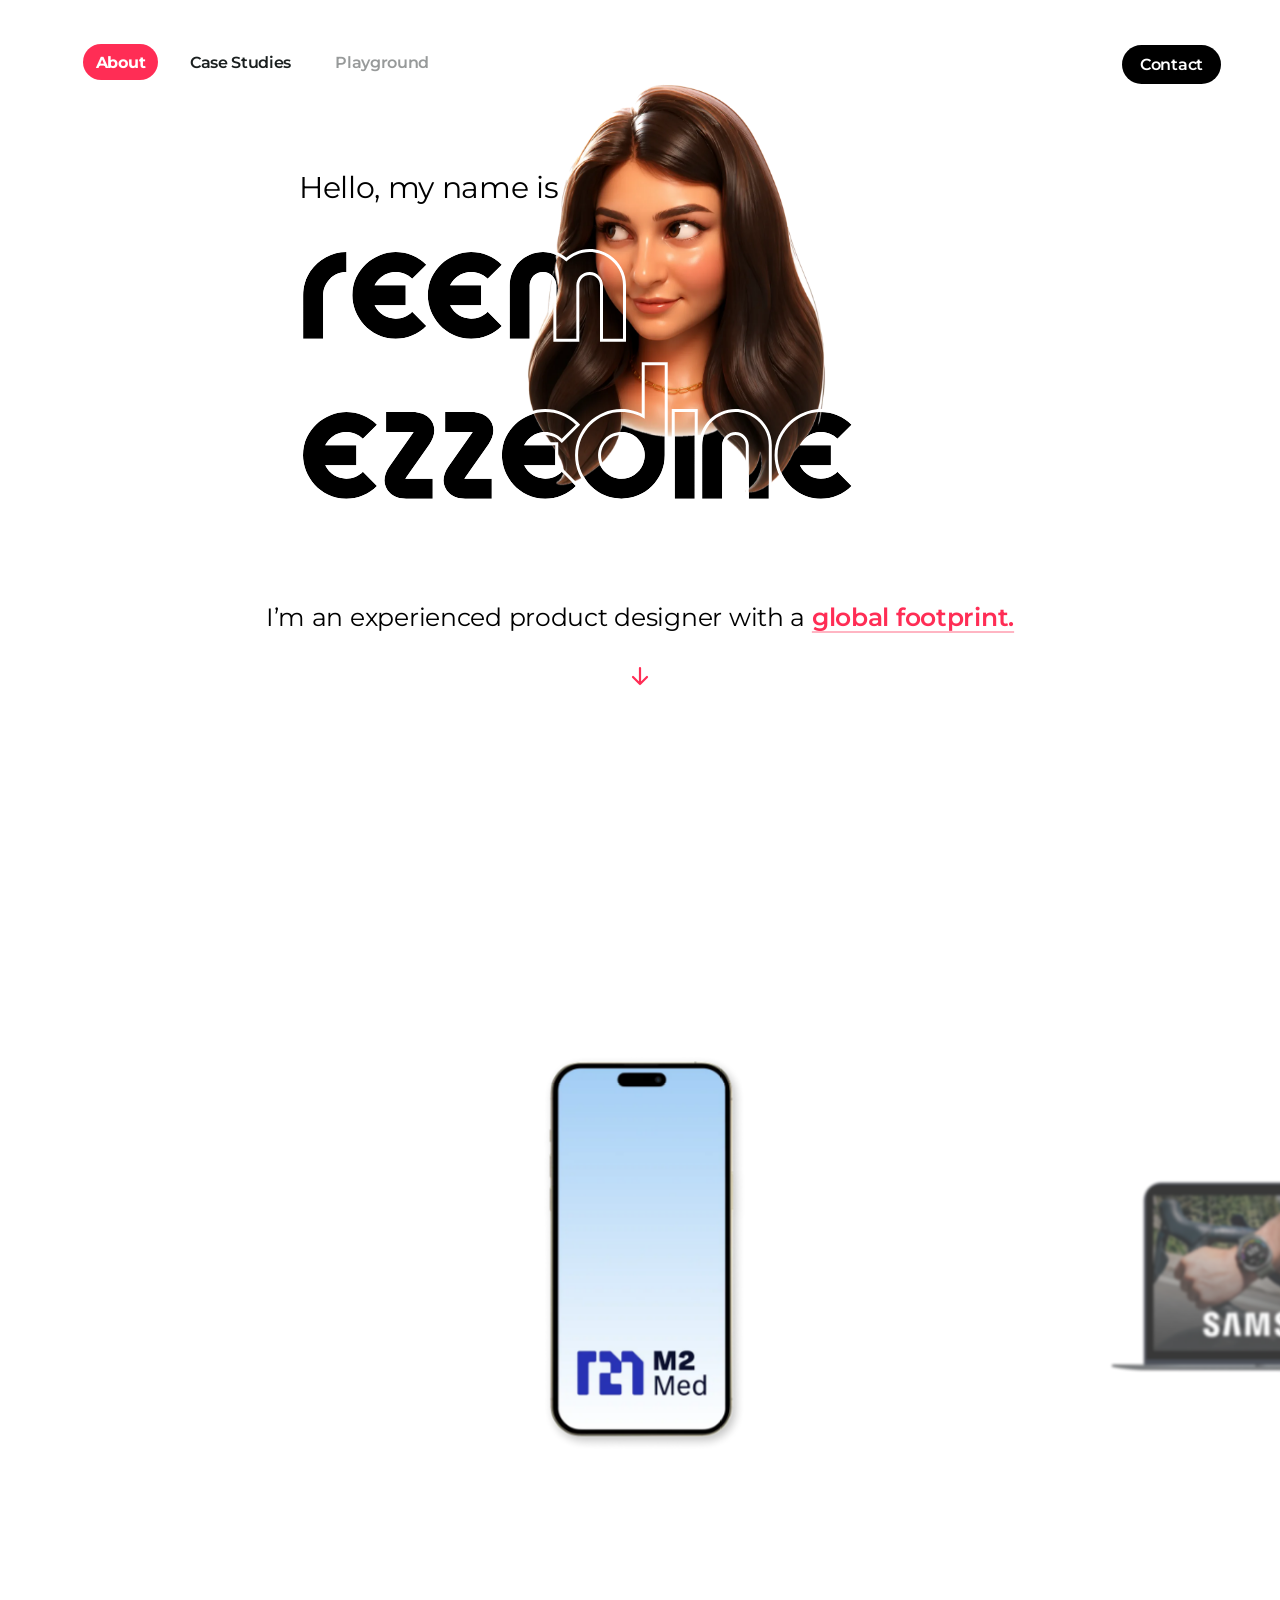
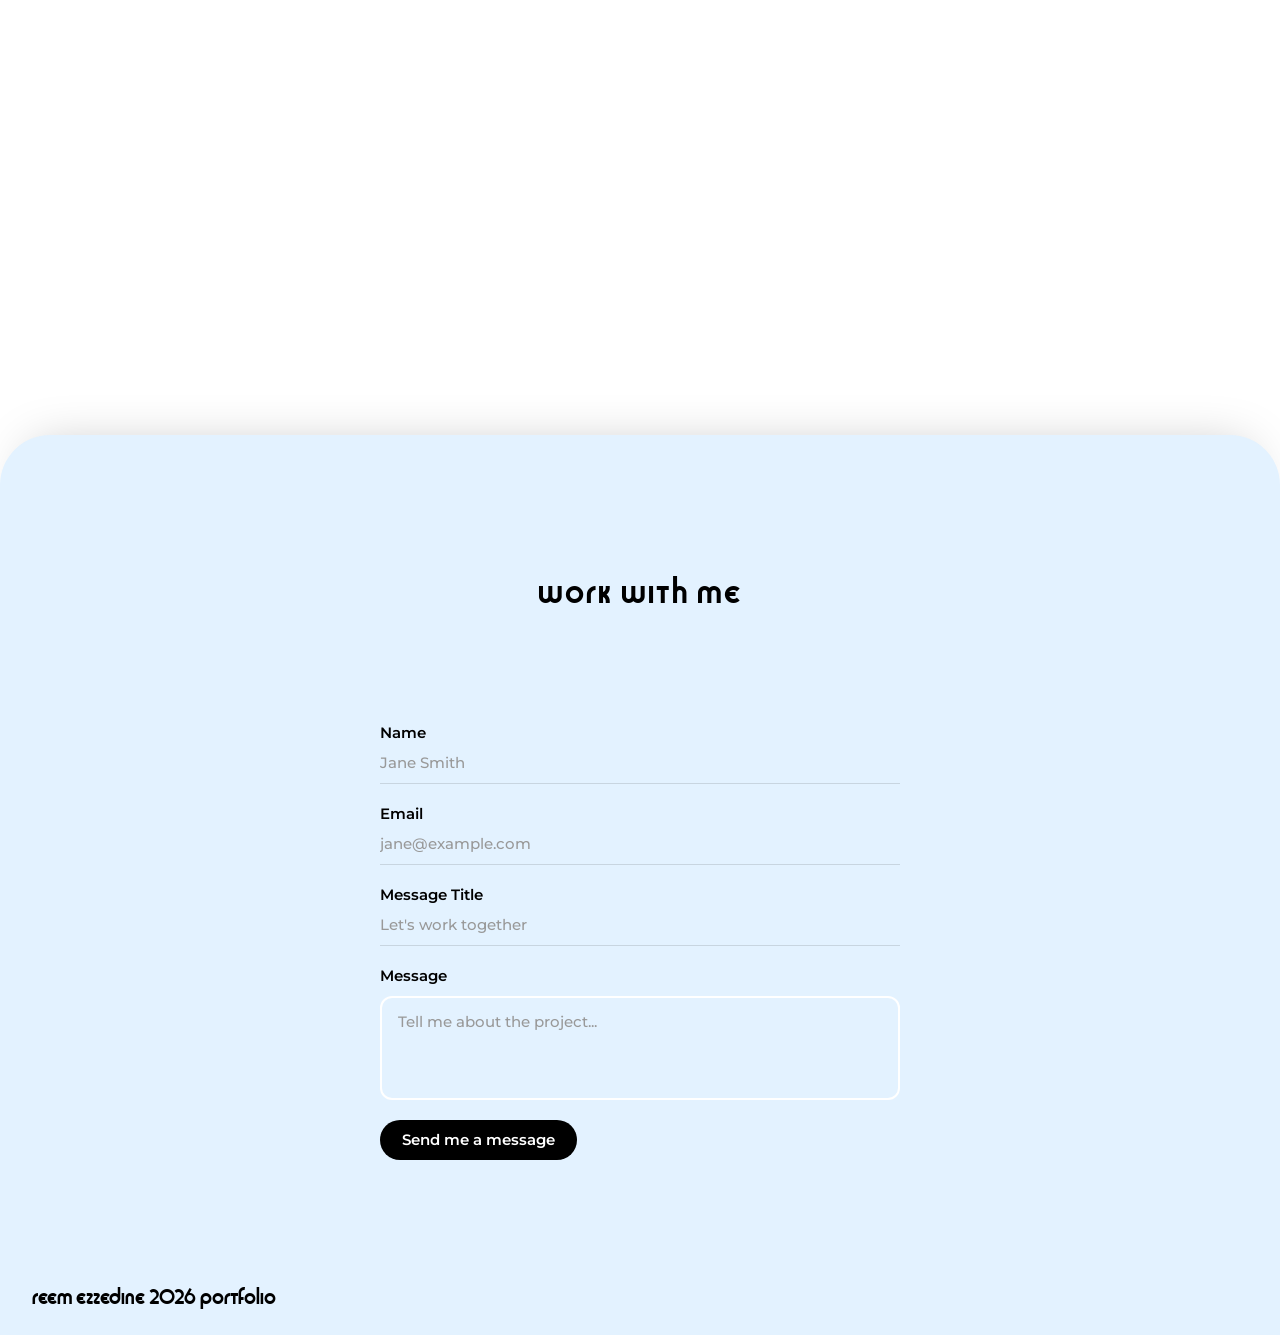
==== commit 871bd5ef: "Form: if Formspree refuses the in-page post, hand the message over as a plain post instead of failin" ====
--- a/index.html
+++ b/index.html
@@ -1074,10 +1074,21 @@
         btn.textContent = 'Sent — I’ll be in touch soon';
         form.reset();
       }).catch(function () {
-        form.classList.add('error');
-        btn.disabled = false; btn.textContent = 'Send me a message';
+        /* Formspree refuses in-page (AJAX) posts while its reCAPTCHA is on.
+           Rather than lose the message, hand it over as a plain form post:
+           Formspree shows its own check, then sends the visitor back here. */
+        var sub = document.createElement('input'); sub.type = 'hidden'; sub.name = '_subject'; sub.value = 'Portfolio: ' + title;
+        var nxt = document.createElement('input'); nxt.type = 'hidden'; nxt.name = '_next'; nxt.value = location.origin + location.pathname + '#sent';
+        form.appendChild(sub); form.appendChild(nxt);
+        HTMLFormElement.prototype.submit.call(form);
       });
     });
+    // back from Formspree's own page: show the sent state on the form
+    if (form && location.hash === '#sent') {
+      form.classList.add('sent');
+      var sb = form.querySelector('.work-submit'); sb.disabled = true; sb.textContent = 'Sent — I’ll be in touch soon';
+      if (work) requestAnimationFrame(function () { if (lenis) lenis.scrollTo(work.offsetTop, { immediate: true }); else scrollTo(0, work.offsetTop); });
+    }
 
     window.__deck = { progress: progress, index: index, cards: cards, goTo: goToCard,
                       PITCH: PITCH, SEGS: SEGS, fitScale: function () { return k; } };
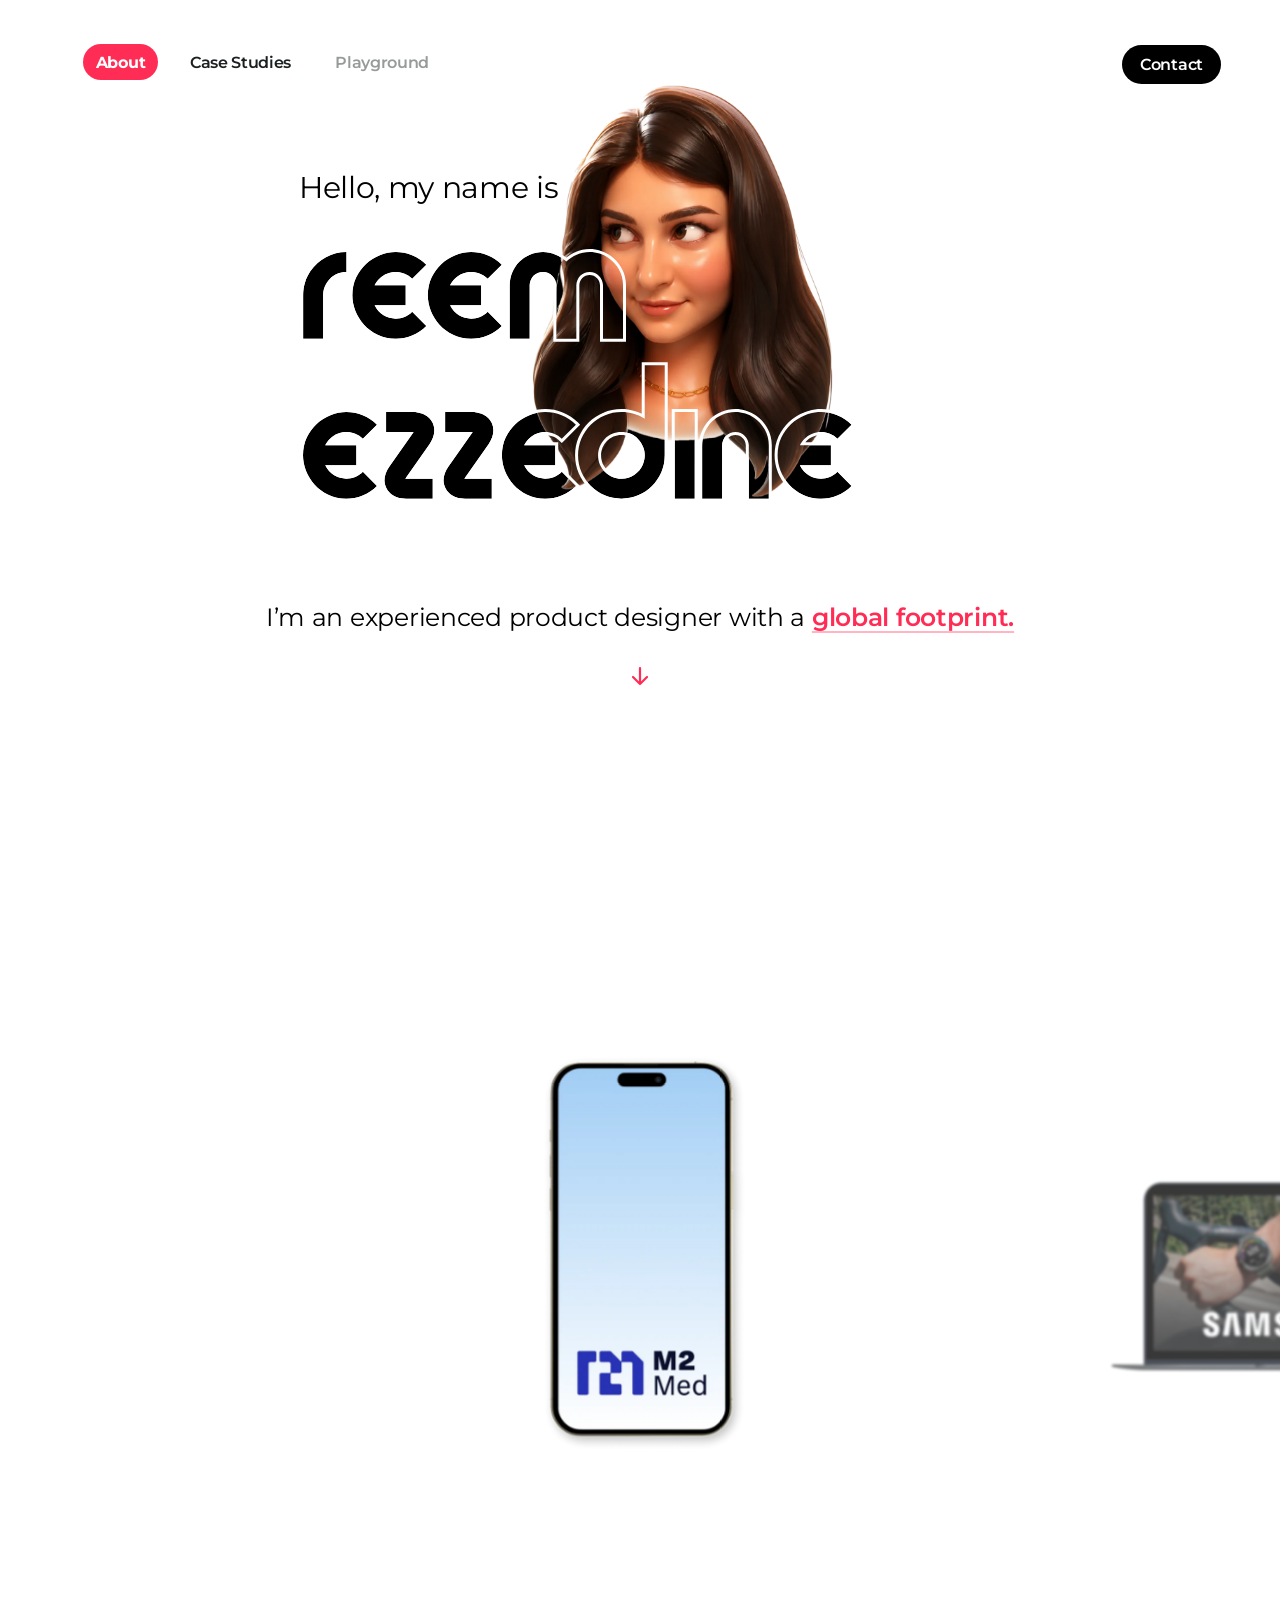
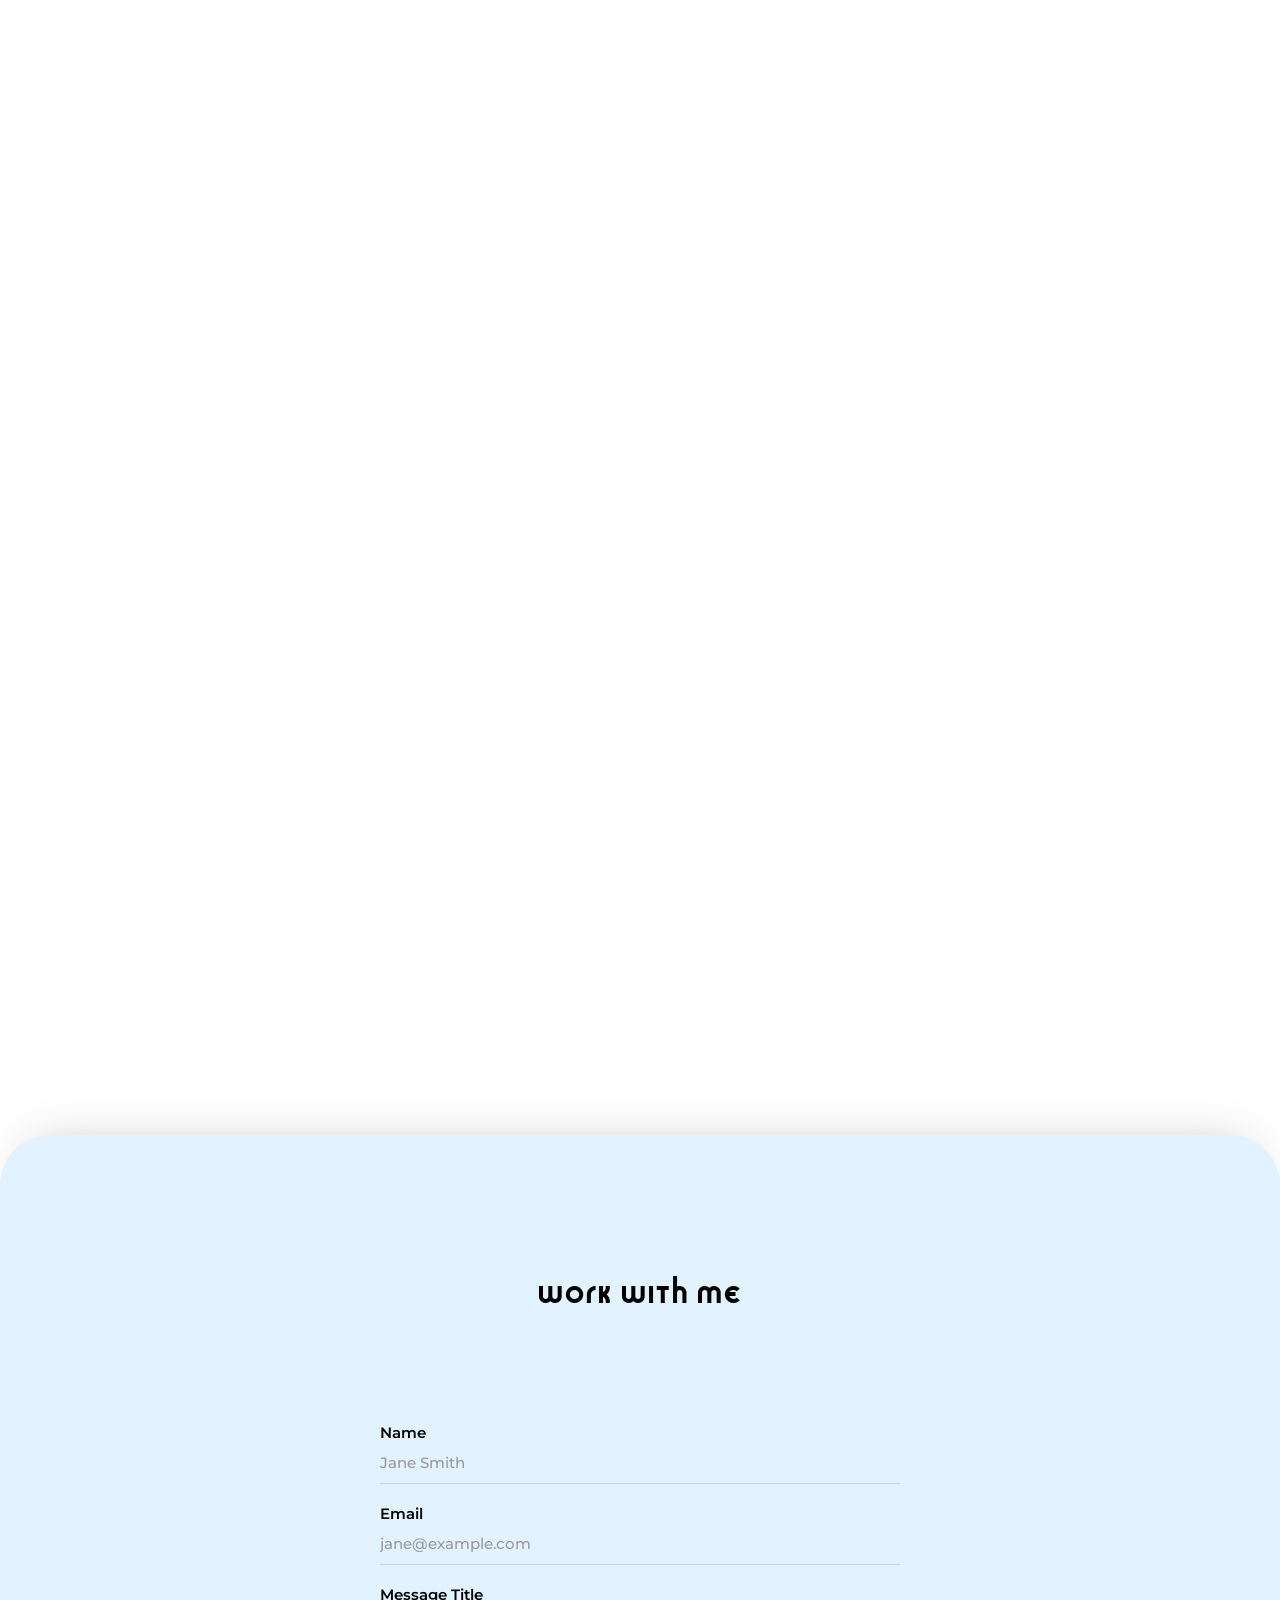
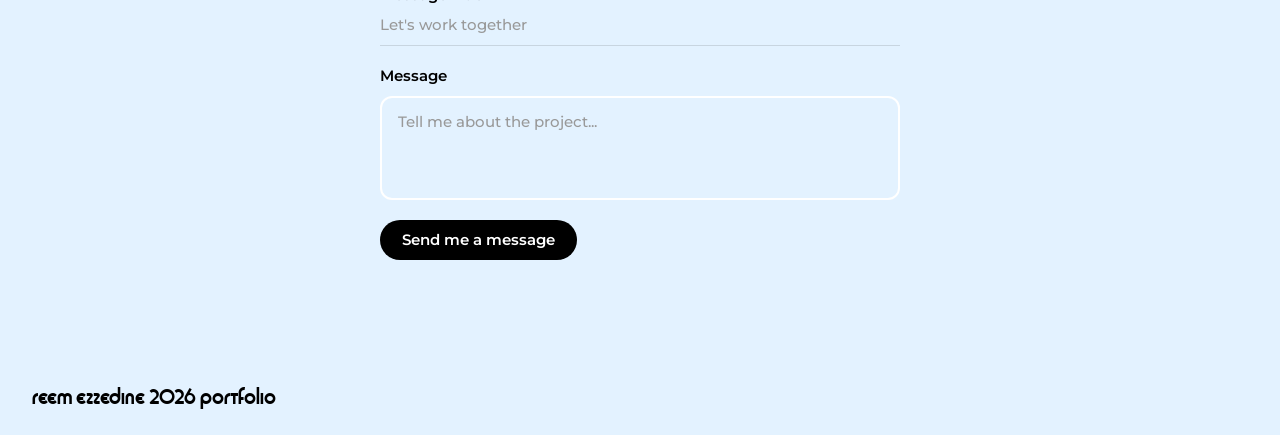
==== commit e7d5d378: "Home deck: a third card for Revati, with the site composited into the laptop mockup Co-Authored-By: " ====
--- a/index.html
+++ b/index.html
@@ -344,7 +344,7 @@
        on one line. */
     transform-origin: 644.5px 398px;   /* the phone's centre */
   }
-  #cardSamsung { transform-origin: 640px 420px; }   /* the laptop's centre */
+  #cardSamsung, #cardRevati { transform-origin: 640px 420px; }   /* the laptop's centre */
   /* copy and button sit at the same spot on both cards, centred on the card's own axis (640) */
   .card > *, .card-extras > * { position: absolute; }
   .card-extras { position: absolute; inset: 0; }
@@ -674,6 +674,27 @@
 
         <a class="dive stage1" href="samsung-case.html">Dive in</a>
         <button class="deck-cue cue-left stage1" type="button" data-card="0" aria-label="Back: M2Med"><svg viewBox="0 0 24 24" aria-hidden="true"><path d="M20 12H4M11 5l-7 7 7 7"/></svg></button>
+
+        <button class="deck-cue cue-right stage1" type="button" data-card="2" aria-label="Next: Revati"><svg viewBox="0 0 24 24" aria-hidden="true"><path d="M4 12h16M13 5l7 7-7 7"/></svg></button>
+        </div>
+      </article>
+
+      <!-- ── card 3 · Revati ── -->
+      <article class="card" data-i="2" id="cardRevati">
+        <img class="device laptop" src="assets/revati/laptop-cover.webp" alt="The Revati site on a laptop" loading="lazy" decoding="async">
+        <div class="card-extras">
+        <div class="tags stage1">
+          <span class="tag">2026</span>
+          <span class="tag">Web Design</span>
+        </div>
+
+        <p class="case-desc stage1">
+          <b>Revati</b> is a design and real estate development company, where I built a site
+          that reads as clearly to an investor as it does to a resident
+        </p>
+
+        <a class="dive stage1" href="revati-case.html">Dive in</a>
+        <button class="deck-cue cue-left stage1" type="button" data-card="1" aria-label="Back: Samsung"><svg viewBox="0 0 24 24" aria-hidden="true"><path d="M20 12H4M11 5l-7 7 7 7"/></svg></button>
 
         <div class="soon-dot stage1" aria-hidden="true"></div>
         <p class="soon-label stage1">more coming soon!</p>
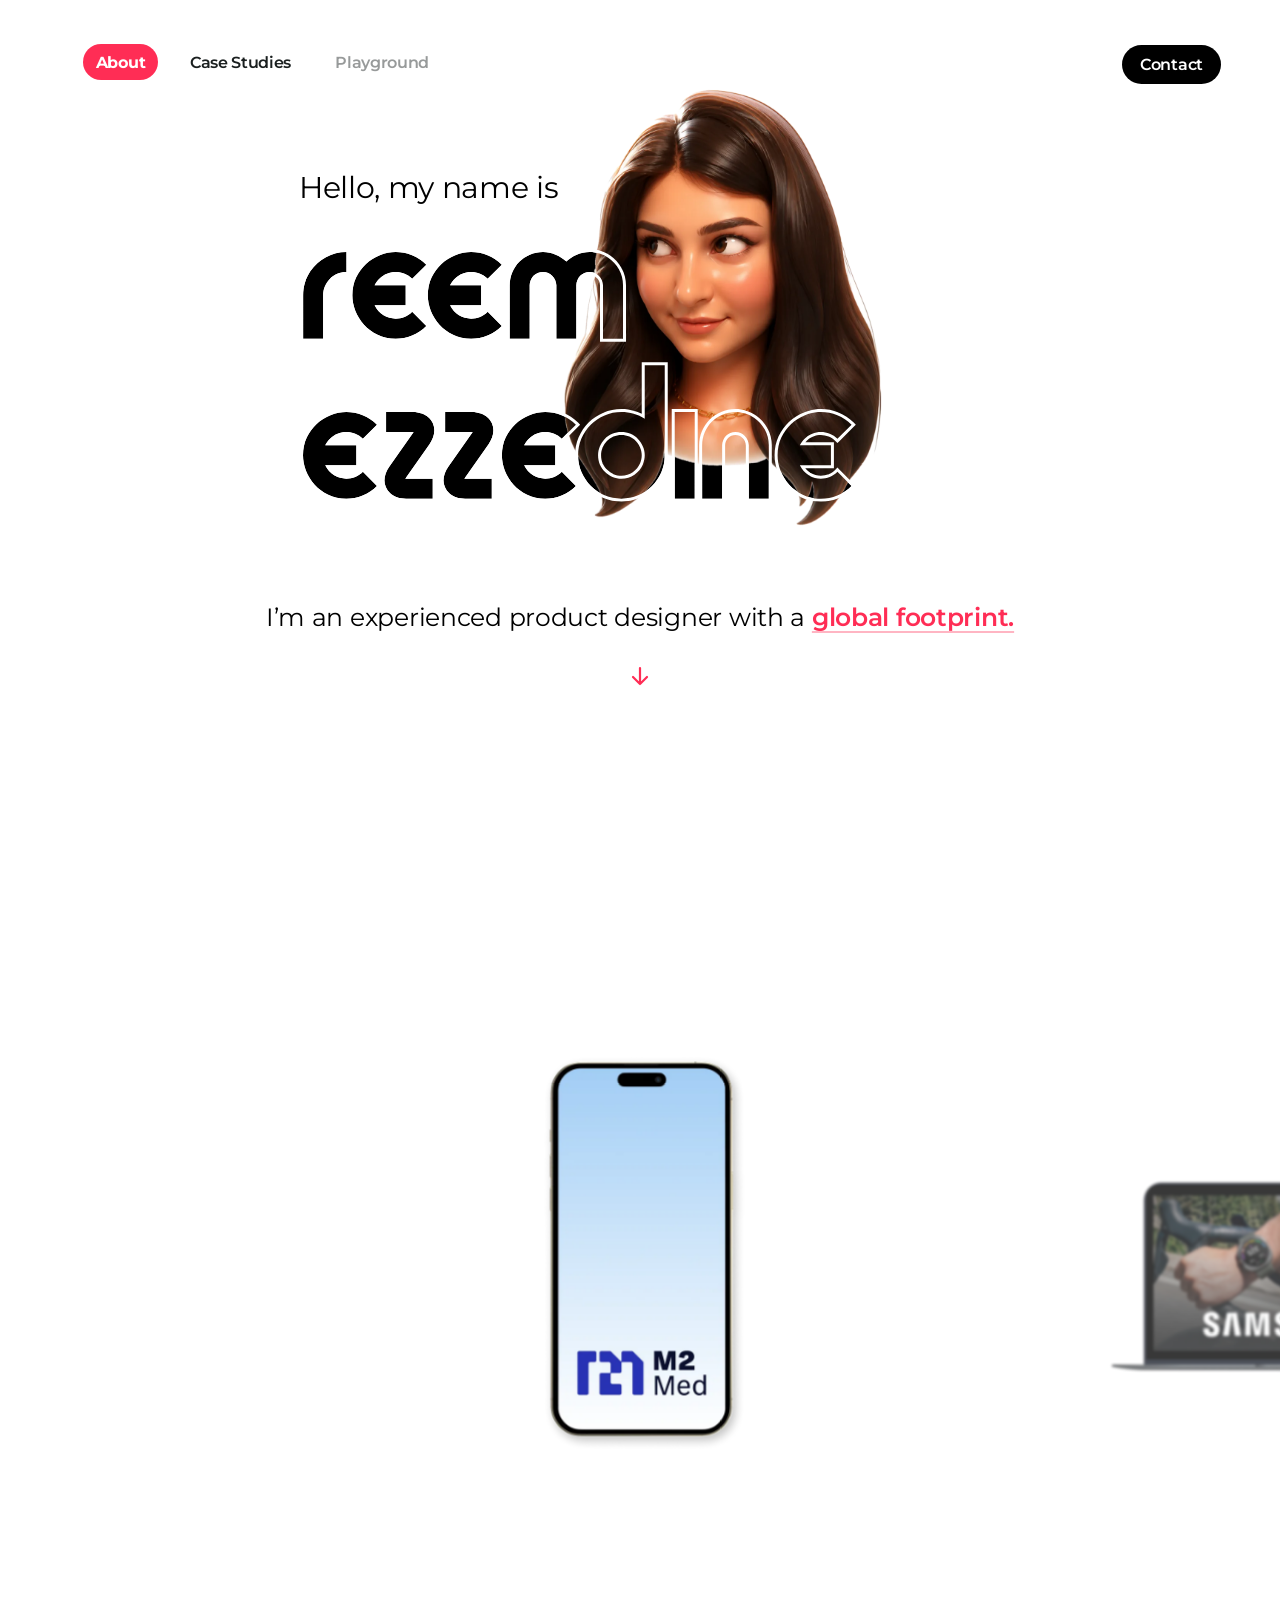
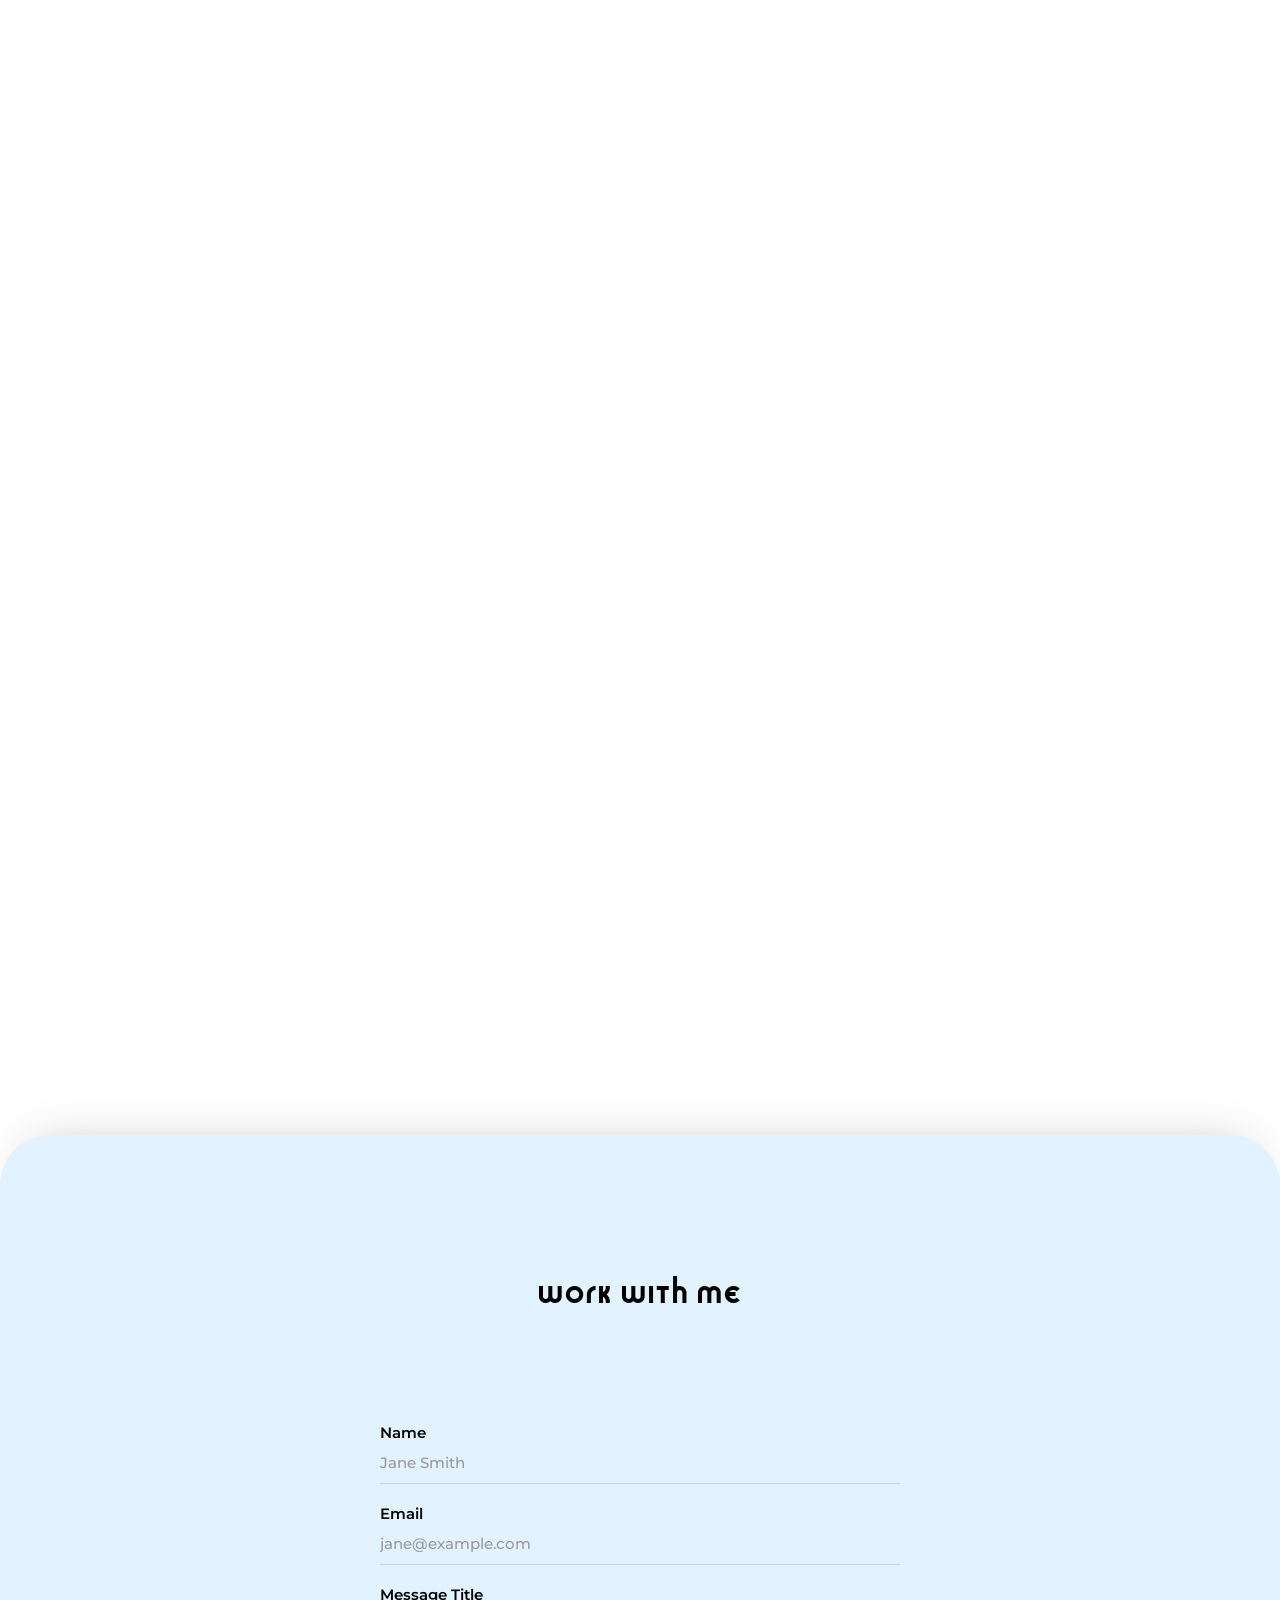
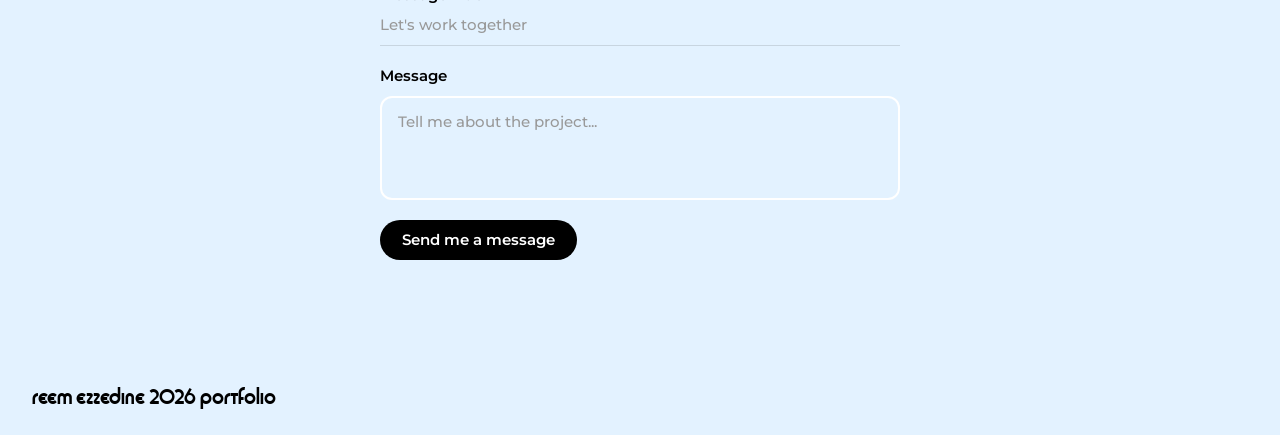
==== commit 77d061c4: "Revati card: laptop screen follows the lid's perspective, plainer description Co-Authored-By: Claude" ====
--- a/index.html
+++ b/index.html
@@ -689,8 +689,8 @@
         </div>
 
         <p class="case-desc stage1">
-          <b>Revati</b> is a design and real estate development company, where I built a site
-          that reads as clearly to an investor as it does to a resident
+          <b>Revati website design</b> for a real estate development company, covering the
+          home page, services, project pages and a due diligence portfolio
         </p>
 
         <a class="dive stage1" href="revati-case.html">Dive in</a>
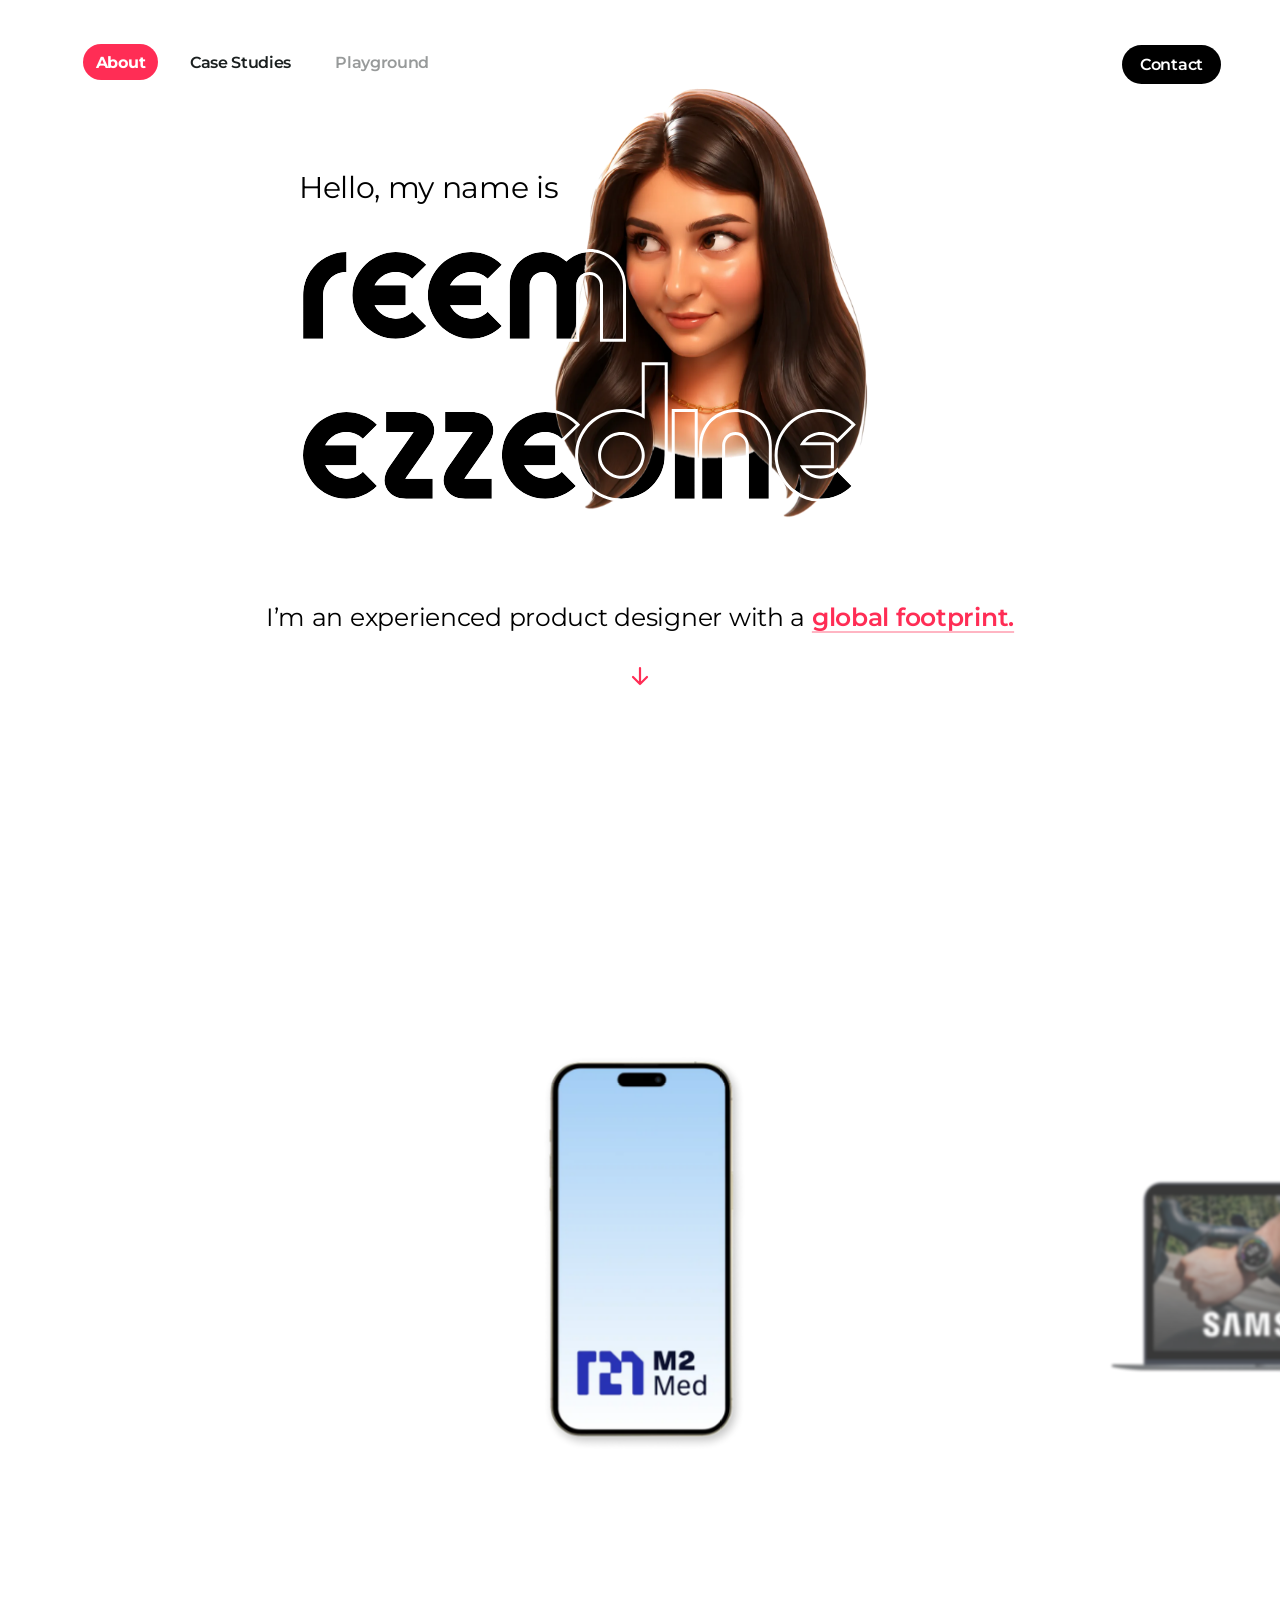
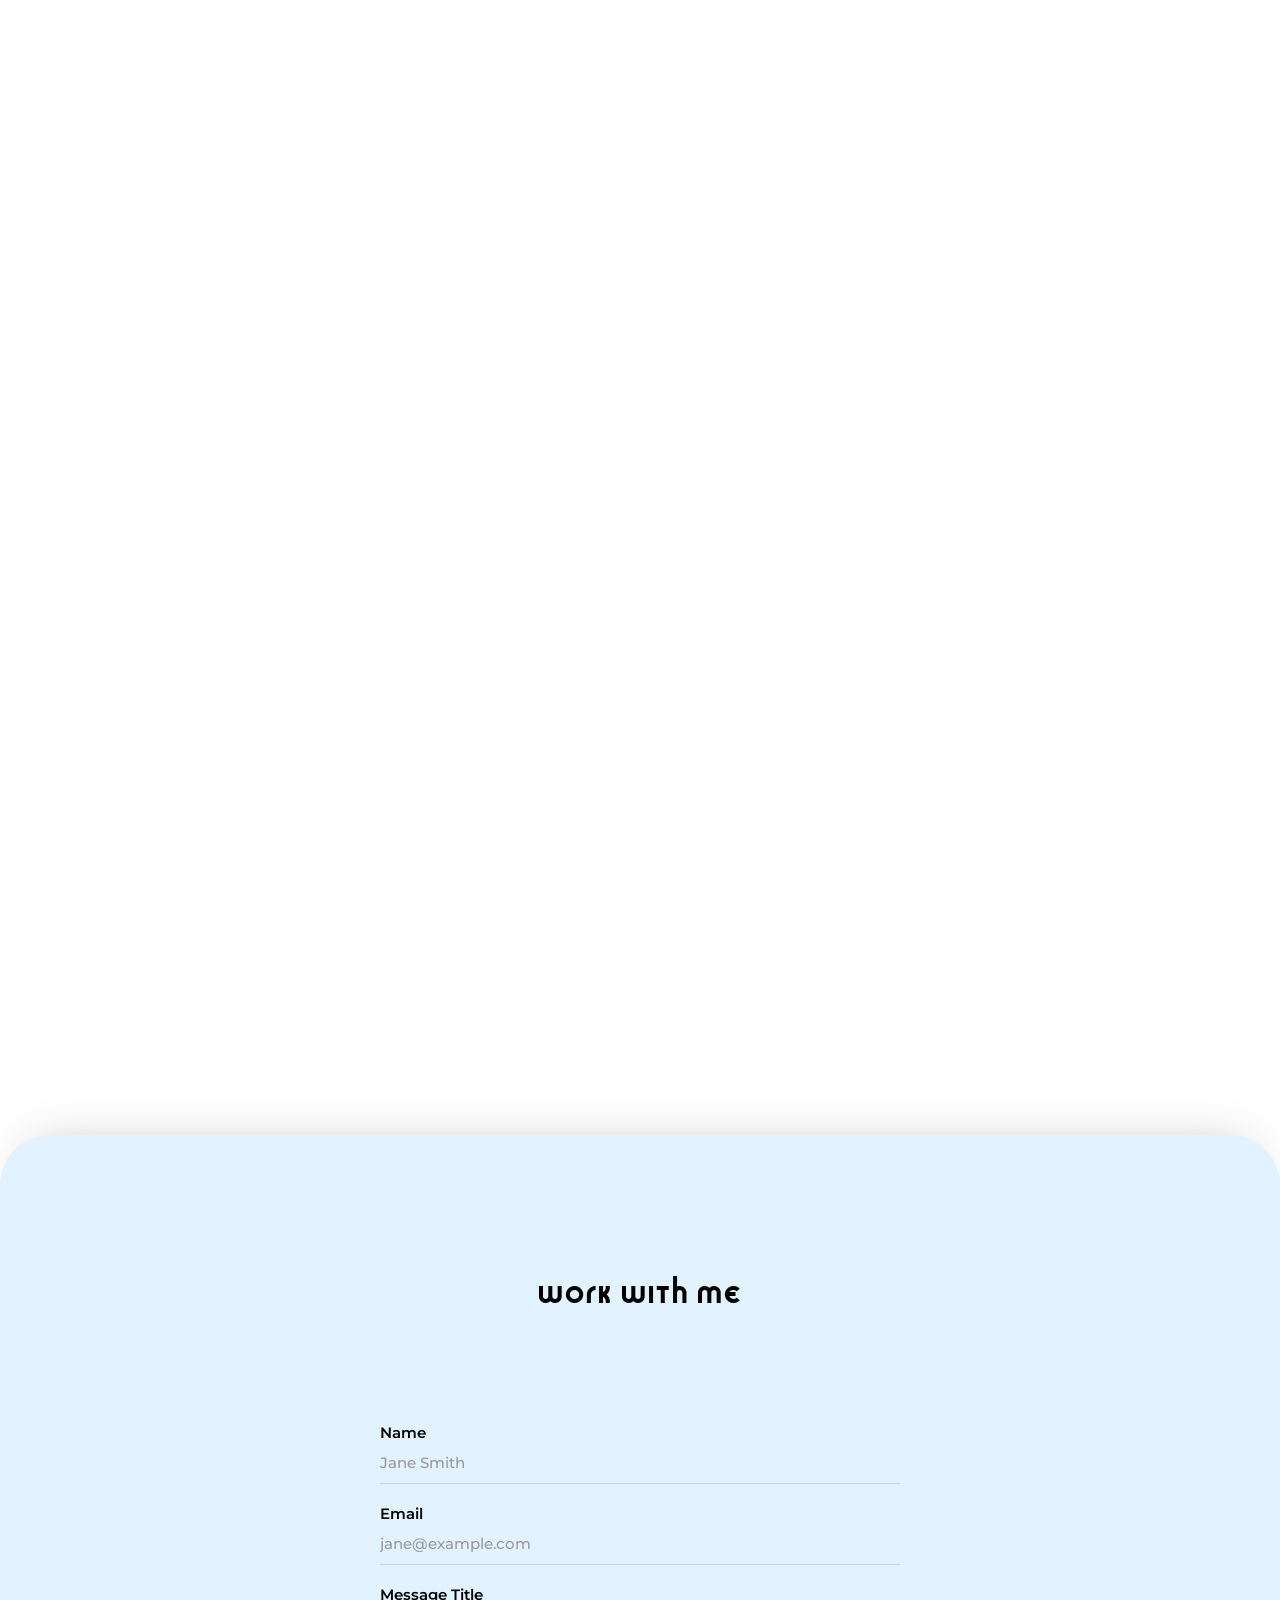
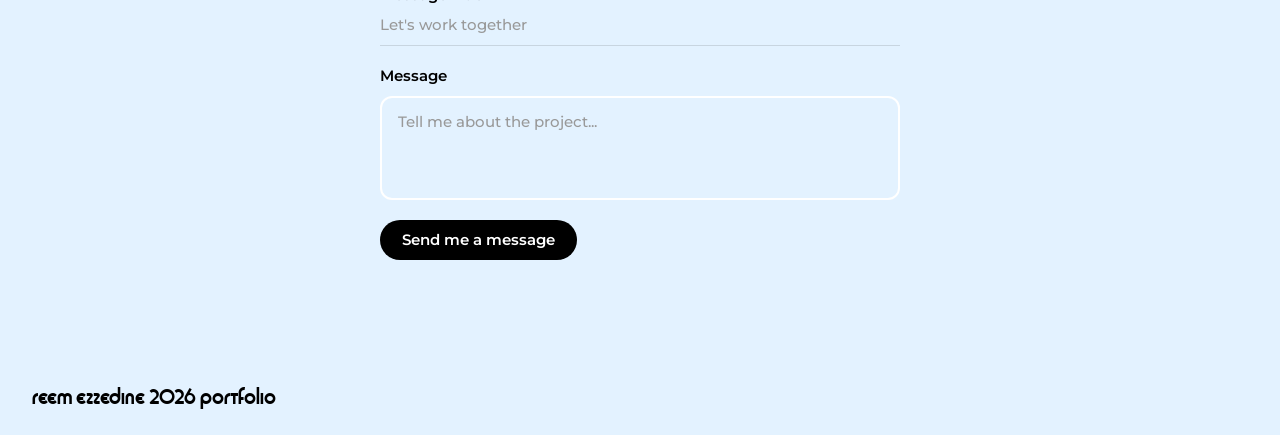
==== commit 276be6b5: "Phone layouts on every page; the best-on-a-computer gate is gone The desktop build is untouched: all" ====
--- a/index.html
+++ b/index.html
@@ -198,6 +198,9 @@
   }
   .footprint:hover, body.cards .footprint { text-decoration-color: var(--pink); }
 
+  /* the row wrapper exists for the phone column; on the canvas it is inert */
+  .postcards-row { position: static; display: contents; }
+
   /* ── postcards: only while the pointer is on "global footprint" ── */
   .postcard {
     position: absolute; opacity: 0; pointer-events: none;
@@ -482,22 +485,6 @@
   }
 
   /* ── phones: this is a big-screen portfolio, say so instead of breaking ── */
-  .phone-gate { display: none; }
-  @media (max-width: 767px), ((hover: none) and (pointer: coarse) and (max-width: 1024px)) {
-    .phone-gate {
-      position: fixed; inset: 0; z-index: 9999; background: #fff; color: #111;
-      display: flex; flex-direction: column; align-items: center; justify-content: center; text-align: center;
-      padding: 32px 28px; gap: 18px; font-family: "Montserrat", -apple-system, BlinkMacSystemFont, sans-serif;
-    }
-    .phone-gate[hidden] { display: none; }
-    body:has(.phone-gate:not([hidden])) { overflow: hidden; }
-    .phone-gate img { width: 96px; height: auto; }
-    .phone-gate h2 { font-size: 22px; line-height: 28px; font-weight: 700; letter-spacing: -.3px; margin-top: 6px; }
-    .phone-gate p { font-size: 15px; line-height: 23px; color: #48494b; max-width: 320px; }
-    .phone-gate p b { color: #111; font-weight: 600; }
-    .phone-gate a { color: #ff2d55; font-weight: 600; text-decoration: none; }
-    .phone-gate .anyway { margin-top: 14px; color: #646569; text-decoration: underline; text-underline-offset: 3px; background: none; border: 0; font: inherit; font-family: "Montserrat", -apple-system, sans-serif; font-size: 13px; cursor: pointer; }
-  }
 
   /* ── loading screen: a pink bar that stretches and snaps, "loading" riding along (Uiverse, alexruix) ── */
   .loading {
@@ -545,7 +532,102 @@
     90%  { width: 80%; transform: translateX(15px); }
     100% { transform: translateX(0px); width: 16px; }
   }
-  }
+
+  /* ══════════════════════════════════════════════════════════════════════
+     PHONES: the desktop build above is a 1280 canvas with a pinned
+     horizontal deck, neither of which suits a small touch screen. Below
+     767px every absolute position is released and the page becomes one
+     ordinary column. Nothing above this block is modified, so the desktop
+     layout is untouched; the scripts that drive the canvas bow out through
+     the PHONE guards in the JS.
+     ══════════════════════════════════════════════════════════════════════ */
+  @media (max-width: 767px) {
+
+    /* ── nav: a simple bar instead of two absolute coordinates ── */
+    .nav {
+      position: fixed; width: 100%; height: auto; padding: 14px 18px;
+      display: flex; align-items: center; justify-content: space-between; gap: 12px;
+      background: rgba(255,255,255,.92); backdrop-filter: blur(10px);
+    }
+    .nav-links { position: static; height: auto; }
+    .nav-links a { font-size: 14px; padding: 0 10px; height: 32px; }
+    .nav-links a + a { margin-left: 4px; }
+    .nav-about { min-width: 0; }
+    .nav-cta { position: static; width: auto; height: 34px; padding: 0 16px; font-size: 14px; }
+    body.docked .nav-about { color: var(--nav-ink); }      /* she never docks here */
+
+    /* ── hero: the canvas becomes a column ── */
+    .hero { min-height: 0; display: block; padding: 86px 20px 0; overflow: visible; }
+    .hero-inner {
+      position: static; width: 100%; height: auto; transform: none !important;
+      display: flex; flex-direction: column; align-items: center; text-align: center;
+    }
+    .hero-inner > * { position: static; }
+    /* markup order is hello, slot, name, tagline: on a phone the name reads first */
+    .hello { order: 1; } .name-fill { order: 2; } .portrait { order: 3; }
+    .tagline { order: 4; } .scroll-cue { order: 5; } .postcards-row { order: 6; }
+    .hello { width: auto; font-size: 18px; line-height: 24px; }
+    .name-fill { left: auto; top: auto; width: min(100%, 320px); margin: 14px 0 0; }
+    /* the morph and its white stroke are desktop-only; the slot carries her instead */
+    .portrait-morph, .name-stroke { display: none !important; }
+    .portrait {
+      left: auto; top: auto;
+      width: min(62%, 230px); height: auto; aspect-ratio: 365 / 492; margin: 10px 0 0;
+      background: url("assets/portrait.webp") center bottom / contain no-repeat;
+    }
+    .tagline { left: auto; top: auto; width: auto; margin-top: 18px; font-size: 17px; line-height: 25px; }
+    .scroll-cue { left: auto; top: auto; margin: 22px 0 0; }
+
+    /* the postcards cannot wait for a hover that never comes: they are simply
+       shown, in a row under the tagline */
+    .postcards-row {
+      display: flex; flex-wrap: wrap; justify-content: center;
+      gap: 12px; margin-top: 26px; width: 100%;
+    }
+    .postcard {
+      position: static; left: auto; top: auto; width: auto;
+      opacity: 1 !important; transform: none !important; pointer-events: auto; flex: 0 0 auto;
+    }
+    .postcard img { height: 92px; width: auto; }
+    .footprint { text-decoration-color: var(--pink); }
+
+    /* ── the deck: a stack of cards, not a pinned rail ── */
+    .rail-wrap { height: auto !important; }
+    .rail-stage { position: static; height: auto; overflow: visible; }
+    .rail {
+      position: static; left: auto; top: auto; width: 100%; height: auto;
+      transform: none !important;
+      display: flex; flex-direction: column; gap: 72px; padding: 72px 20px 0;
+    }
+    .card {
+      position: static; inset: auto; transform: none !important;
+      display: flex; flex-direction: column; align-items: center; text-align: center;
+    }
+    .card > *, .card-extras > * { position: static; left: auto; top: auto; }
+    .card-extras {
+      position: static; inset: auto; opacity: 1 !important; pointer-events: auto;
+      display: flex; flex-direction: column; align-items: center; width: 100%;
+    }
+    .device { width: 100%; height: auto; filter: none !important; opacity: 1 !important; object-fit: contain; }
+    .phone { width: min(78%, 300px); }
+    .snip, .deck-cue { display: none; }        /* they live in canvas coordinates */
+    .tags { margin-top: 18px; }
+    .case-desc { width: auto; margin-top: 14px; font-size: 15px; line-height: 22px; }
+    .dive { width: auto; margin-top: 20px; height: 50px; padding: 0 30px; font-size: 16px; }
+    .soon-dot { margin: 26px auto 0; }
+    .soon-label { width: auto; margin-top: 10px; }
+
+    /* ── the stacking page stops pulling itself over the pinned deck ── */
+    .page { margin-top: 0; border-radius: 28px 28px 0 0; min-height: 0; }
+    .page-work { min-height: 0; padding-bottom: 8px; }
+    .work-label { padding: 56px 0 4px; }
+    .work-label h2 { font-size: 28px; line-height: 40px; letter-spacing: 1px; }
+    .work-form { width: 100%; padding: 0 20px; gap: 18px; }
+    .field textarea { height: 120px; }
+    .work-submit { width: 100%; height: 46px; }
+    .work-foot { padding: 28px 20px 24px; font-size: 20px; }
+  }
+
 </style>
 </head>
 <body>
@@ -573,14 +655,6 @@
 })();
 </script>
 
-<!-- Phones get a note instead of a broken layout; "Show it anyway" lets them through -->
-<div class="phone-gate" id="phoneGate" role="dialog" aria-label="Best viewed on a computer">
-  <img src="assets/portrait.webp" alt="">
-  <h2>Hi, I’m Reem.</h2>
-  <p>This portfolio is built for a big screen. Open <b>reemezzedine.com</b> on a computer to see the work properly.</p>
-  <p>Or say hello: <a href="mailto:reem.ezzedine36@gmail.com">reem.ezzedine36@gmail.com</a></p>
-  <button class="anyway" type="button" onclick="document.getElementById('phoneGate').hidden=true">Show it anyway</button>
-</div>
 
 
 <nav class="nav">
@@ -621,10 +695,12 @@
     </p>
     <a class="scroll-cue" href="#case-studies" aria-label="Scroll down to the case studies"><svg viewBox="0 0 24 24" aria-hidden="true"><path d="M12 4v16M5 13l7 7 7-7"/></svg></a>
 
-    <figure class="postcard pc-usa"><img data-src="assets/postcards/usa.webp" alt="USA, 1 year"></figure>
-    <figure class="postcard pc-zambia"><img data-src="assets/postcards/zambia.webp" alt="Zambia, 16 years"></figure>
-    <figure class="postcard pc-lebanon"><img data-src="assets/postcards/lebanon.webp" alt="Lebanon, 6 years"></figure>
-    <figure class="postcard pc-denmark"><img data-src="assets/postcards/denmark.webp" alt="Denmark, 3 years"></figure>
+    <div class="postcards-row">
+      <figure class="postcard pc-usa"><img data-src="assets/postcards/usa.webp" alt="USA, 1 year"></figure>
+      <figure class="postcard pc-zambia"><img data-src="assets/postcards/zambia.webp" alt="Zambia, 16 years"></figure>
+      <figure class="postcard pc-lebanon"><img data-src="assets/postcards/lebanon.webp" alt="Lebanon, 6 years"></figure>
+      <figure class="postcard pc-denmark"><img data-src="assets/postcards/denmark.webp" alt="Denmark, 3 years"></figure>
+    </div>
   </div>
 </header>
 
@@ -784,6 +860,8 @@
      The nav links slide right over the same t to make room, which is the
      difference between the two nav layouts in the Figma boards.        */
   (function () {
+    /* phones get the flowed hero, so the travelling portrait stays out of it */
+    if (window.matchMedia('(max-width: 767px)').matches) return;
     var img   = document.getElementById('portraitMorph');
     var slot  = document.getElementById('portraitSlot');
     var nav   = document.querySelector('.nav');
@@ -933,8 +1011,18 @@
     var SEGS = N - 1;
 
     var k = 1, snapTimer = 0, lenis = window.__lenis || null;
+    /* On a phone the deck is a plain stack of cards (see the phone block in
+       the stylesheet). The measuring, the transforms and the snap all stand
+       down; everything else in this closure carries on. */
+    var PHONE = window.matchMedia('(max-width: 767px)');
 
     function fit() {
+      if (PHONE.matches) {
+        wrap.style.height = 'auto';
+        rail.style.transform = '';
+        cards.forEach(function (el) { el.style.transform = ''; el.style.zIndex = ''; el.style.removeProperty('--away'); el.classList.add('in1', 'in2', 'at-centre'); });
+        return;
+      }
       // a touch larger than before: was capped at 1 against 1320/880
       k = Math.min(1.1, innerWidth / 1200, innerHeight / 800);
       rail.style.transform = 'translate(-50%, -50%) scale(' + k + ')';
@@ -955,6 +1043,7 @@
     function index() { return progress() * SEGS; }
 
     function paint() {
+      if (PHONE.matches) return;
       /* Nothing composes until the deck has actually arrived. Without this the
          first card ran its entry sequence on page load, so by the time you
          scrolled down from the hero the snippets were already sitting there
@@ -989,6 +1078,7 @@
     /* Snap: when scrolling stops inside the deck, ease to the nearest card so
        it always settles centred rather than parked between two. */
     function snap() {
+      if (PHONE.matches) return;
       var r = wrap.getBoundingClientRect();
       if (r.top > 0 || r.bottom < innerHeight) return;      // not inside the deck
       var c = index();
@@ -1017,6 +1107,7 @@
 
     addEventListener('scroll', onScroll, { passive: true });
     addEventListener('resize', function () { fit(); paint(); });
+    if (PHONE.addEventListener) PHONE.addEventListener('change', function () { fit(); paint(); navPill(); });
     addEventListener('load', function () { fit(); paint(); });
     fit(); paint();
 
@@ -1029,6 +1120,15 @@
     var work = document.getElementById('work-with-me');
     function navPill() {
       var who = 'about';
+      if (PHONE.matches) {
+        var w = work ? work.getBoundingClientRect() : null;
+        who = (w && w.top <= innerHeight * 0.5) ? 'contact'
+            : (wrap.getBoundingClientRect().top <= innerHeight * 0.5 ? 'cases' : 'about');
+        if (about) about.classList.toggle('active', who === 'about');
+        if (cases) cases.classList.toggle('active', who === 'cases');
+        if (contact) contact.classList.toggle('active', who === 'contact');
+        return;
+      }
       if (work && work.getBoundingClientRect().top <= innerHeight * 0.45) who = 'contact';
       else {
         var r = wrap.getBoundingClientRect();
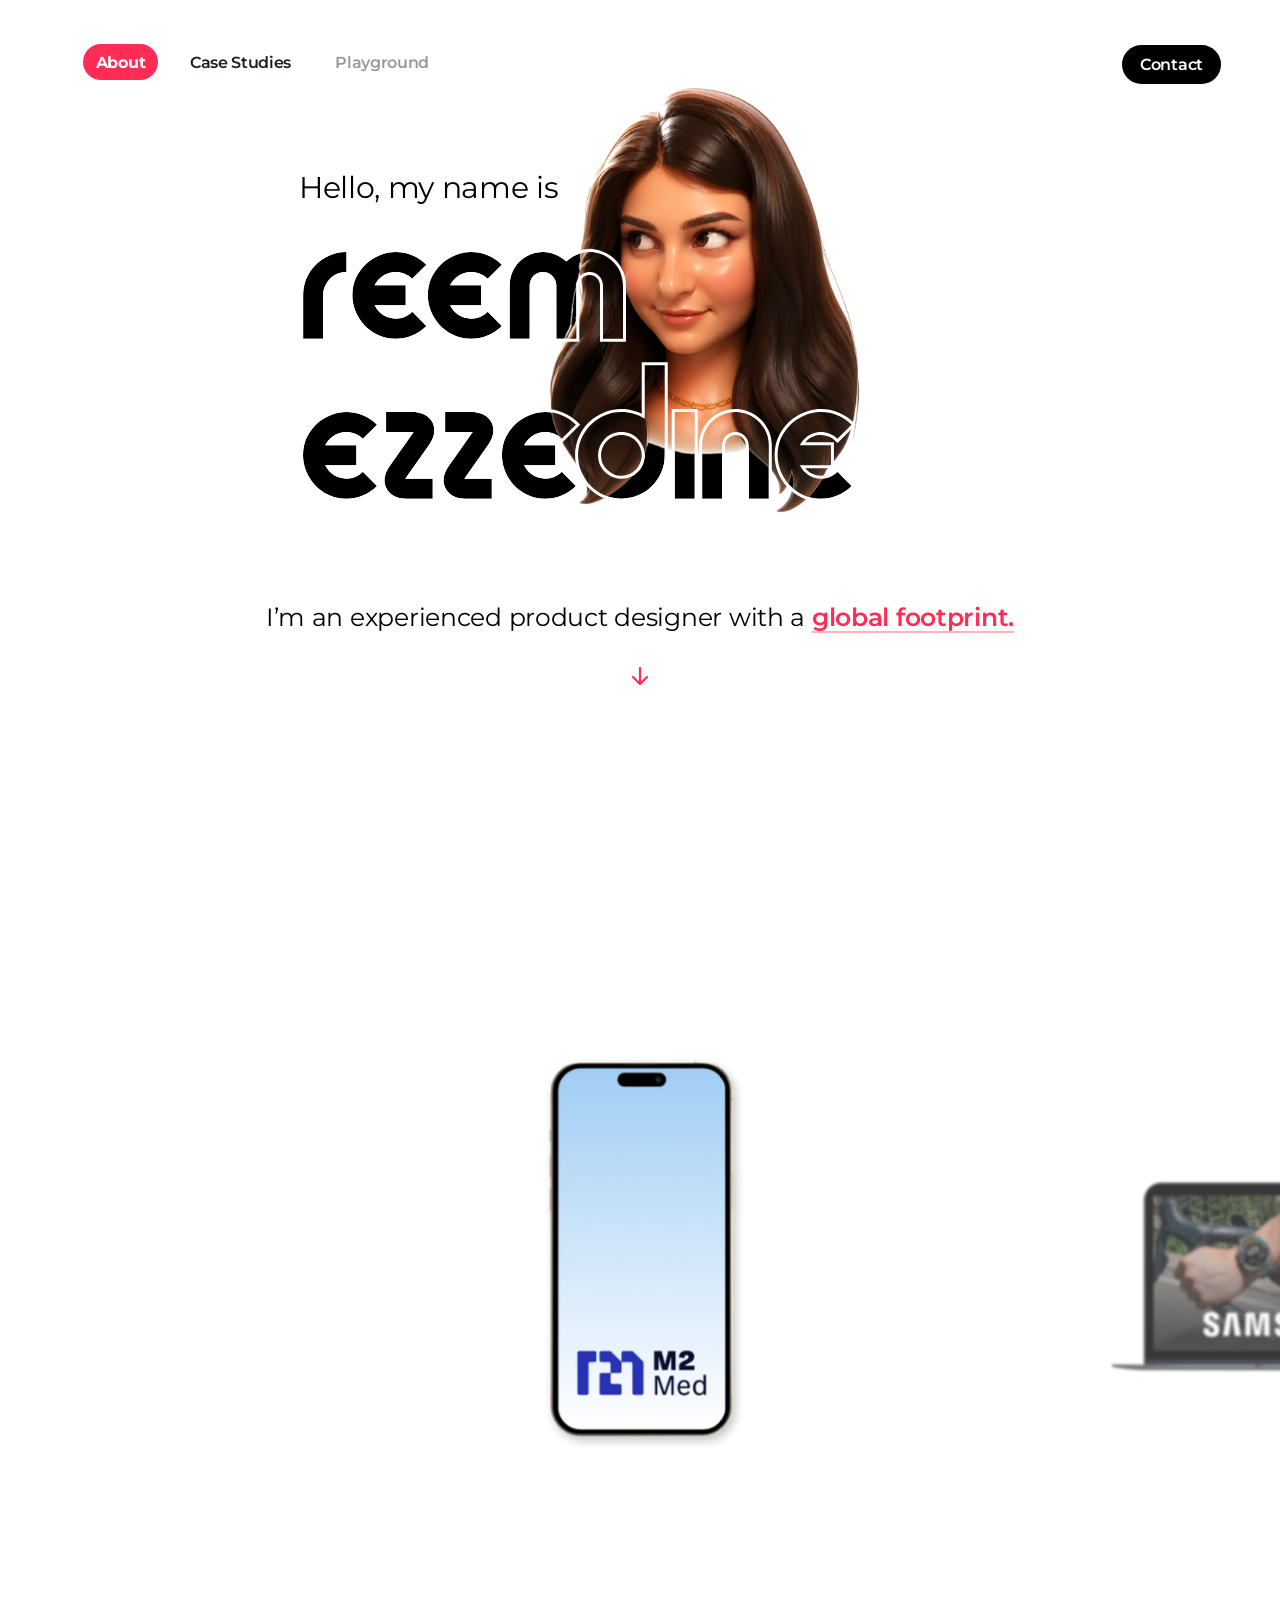
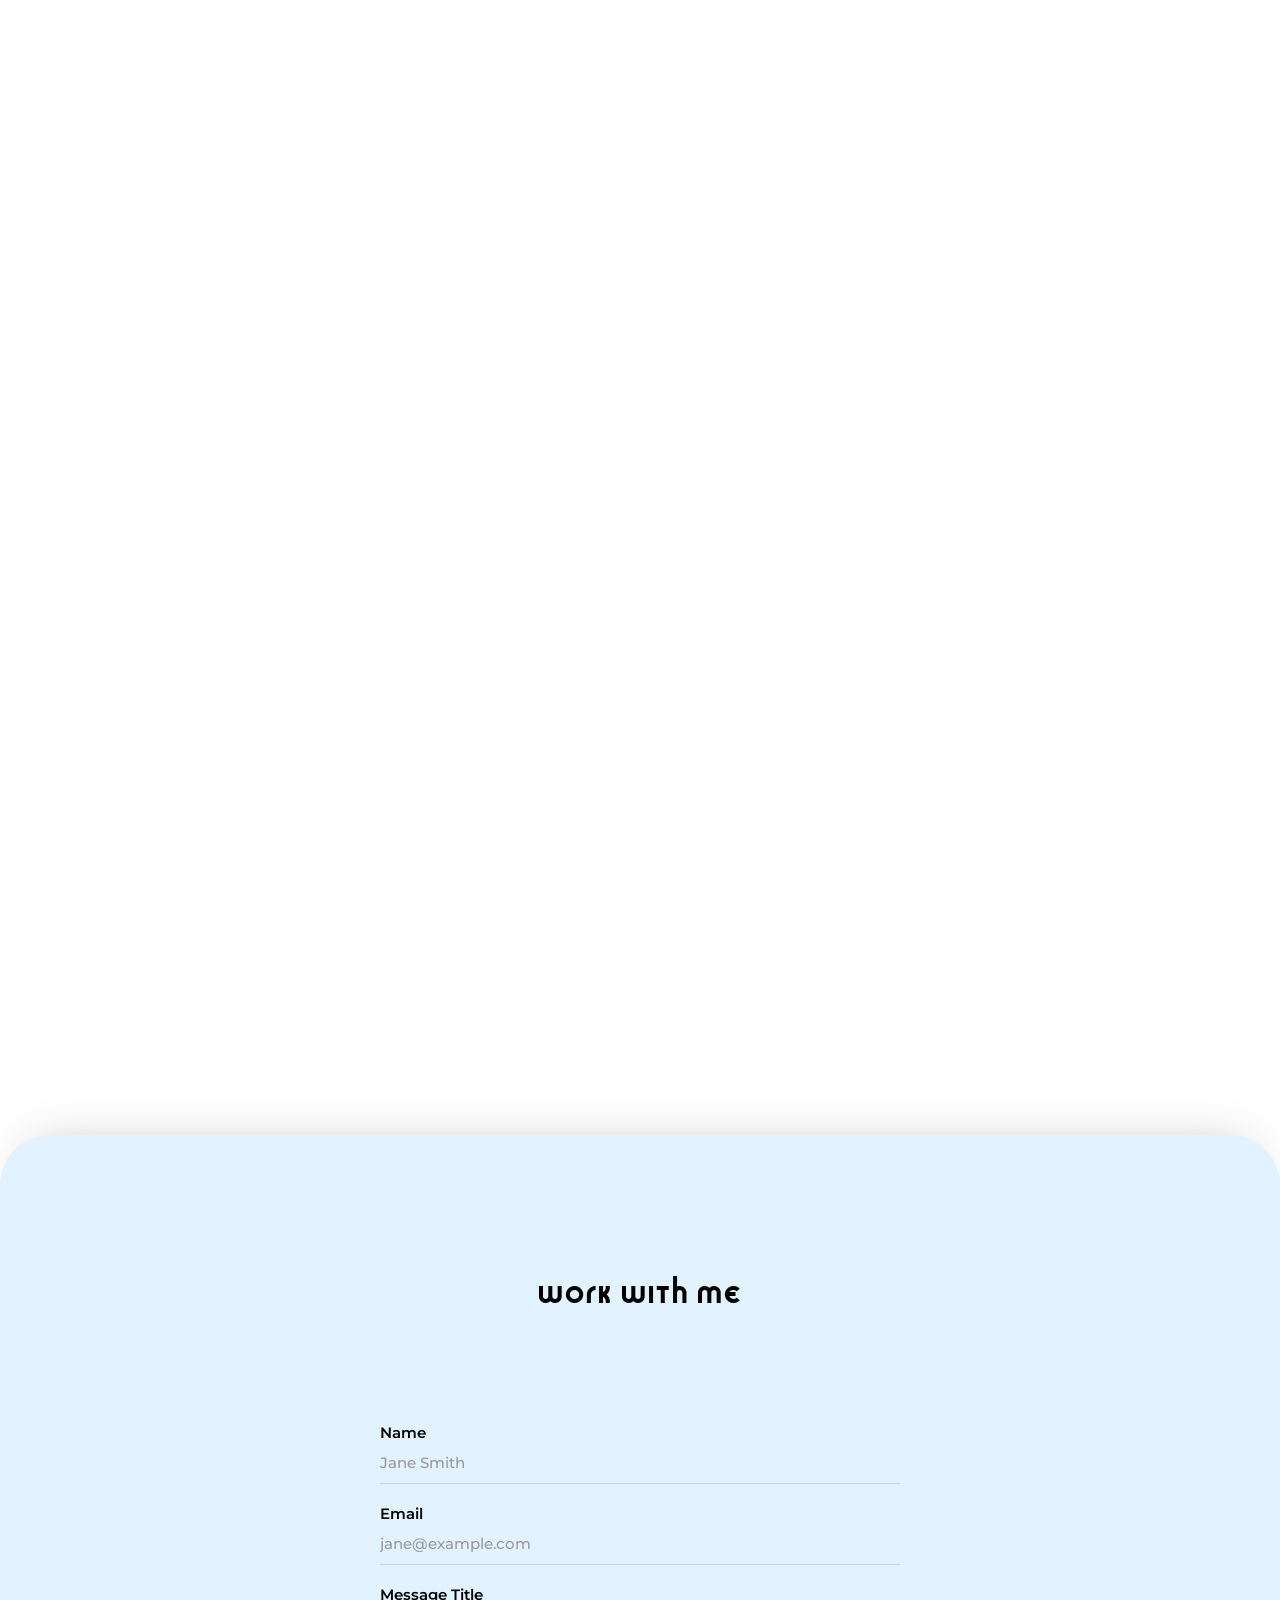
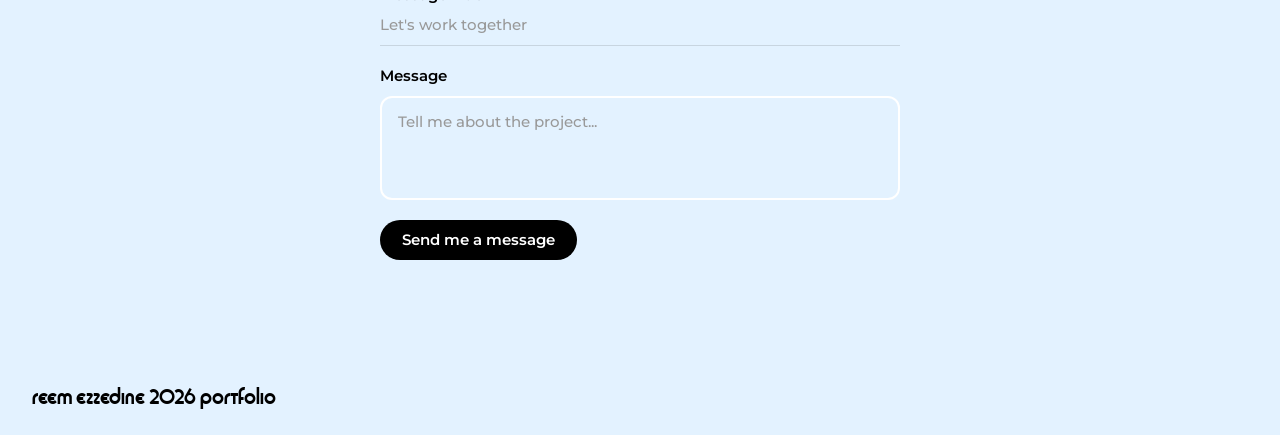
==== commit 302c7bc2: "Phone: hero text flush left, hamburger menu, Playground parked, chips above each device, tap-to-shak" ====
--- a/index.html
+++ b/index.html
@@ -73,6 +73,7 @@
     pointer-events: none;
   }
   .nav > * { pointer-events: auto; }
+  .nav-burger { display: none; }   /* phones only, see the phone block */
   .nav-links {
     position: absolute; left: 83px; top: 44px; height: 36px;
     display: flex; align-items: center;
@@ -543,40 +544,74 @@
      ══════════════════════════════════════════════════════════════════════ */
   @media (max-width: 767px) {
 
-    /* ── nav: a simple bar instead of two absolute coordinates ── */
+    /* ── nav: a hamburger and Contact. Three links plus a pill is too much
+           for 375px, so the links live in a sheet that opens on tap. ── */
     .nav {
-      position: fixed; width: 100%; height: auto; padding: 14px 18px;
+      position: fixed; width: 100%; height: auto; padding: 12px 18px;
       display: flex; align-items: center; justify-content: space-between; gap: 12px;
-      background: rgba(255,255,255,.92); backdrop-filter: blur(10px);
-    }
-    .nav-links { position: static; height: auto; }
-    .nav-links a { font-size: 14px; padding: 0 10px; height: 32px; }
-    .nav-links a + a { margin-left: 4px; }
+      background: rgba(255,255,255,.94); backdrop-filter: blur(10px);
+    }
+    .nav-burger {
+      display: flex; flex-direction: column; justify-content: center; gap: 6px;
+      width: 38px; height: 34px; margin-left: -8px; background: none; border: 0;
+      cursor: pointer; -webkit-tap-highlight-color: transparent;
+    }
+    .nav-burger span {
+      display: block; width: 21px; height: 2px; border-radius: 2px; background: var(--nav-ink);
+      transition: transform .32s var(--ease), opacity .2s var(--ease);
+    }
+    .nav.open .nav-burger span:first-child { transform: translateY(4px) rotate(45deg); }
+    .nav.open .nav-burger span:last-child  { transform: translateY(-4px) rotate(-45deg); }
+
+    .nav-links {
+      position: absolute; left: 14px; top: calc(100% + 6px); height: auto;
+      flex-direction: column; align-items: stretch; gap: 2px;
+      padding: 8px; border-radius: 20px; background: #fff;
+      box-shadow: 0 18px 44px -18px rgba(0,0,0,.35), 0 0 0 1px rgba(0,0,0,.05);
+      opacity: 0; transform: translateY(-8px) scale(.98); pointer-events: none;
+      transition: opacity .24s var(--ease), transform .32s var(--spring);
+    }
+    .nav.open .nav-links { opacity: 1; transform: none; pointer-events: auto; }
+    .nav-links a { font-size: 15px; height: 40px; padding: 0 18px; justify-content: flex-start; }
+    .nav-links a + a { margin-left: 0; }
     .nav-about { min-width: 0; }
+    #navPlay { display: none; }                            /* parked on phones for now */
     .nav-cta { position: static; width: auto; height: 34px; padding: 0 16px; font-size: 14px; }
     body.docked .nav-about { color: var(--nav-ink); }      /* she never docks here */
 
     /* ── hero: the canvas becomes a column ── */
-    .hero { min-height: 0; display: block; padding: 86px 20px 0; overflow: visible; }
+    .hero { min-height: 0; display: block; padding: 82px 20px 0; overflow: visible; }
     .hero-inner {
       position: static; width: 100%; height: auto; transform: none !important;
-      display: flex; flex-direction: column; align-items: center; text-align: center;
+      display: flex; flex-direction: column; align-items: flex-start; text-align: left;
     }
     .hero-inner > * { position: static; }
-    /* markup order is hello, slot, name, tagline: on a phone the name reads first */
+    /* markup order is hello, slot, name, tagline: on a phone the name reads
+       first, then her, then the line, then the places, then the cue */
     .hello { order: 1; } .name-fill { order: 2; } .portrait { order: 3; }
-    .tagline { order: 4; } .scroll-cue { order: 5; } .postcards-row { order: 6; }
-    .hello { width: auto; font-size: 18px; line-height: 24px; }
-    .name-fill { left: auto; top: auto; width: min(100%, 320px); margin: 14px 0 0; }
+    .tagline { order: 4; } .postcards-row { order: 5; } .scroll-cue { order: 6; }
+    /* the words run flush left with the name; she and the cue stay centred */
+    .portrait, .scroll-cue { align-self: center; }
+    .hello { width: auto; font-size: 18px; line-height: 24px; padding-left: 2px; }
+    .name-fill { left: auto; top: auto; width: min(100%, 320px); margin: 10px 0 0; }
     /* the morph and its white stroke are desktop-only; the slot carries her instead */
     .portrait-morph, .name-stroke { display: none !important; }
     .portrait {
       left: auto; top: auto;
-      width: min(62%, 230px); height: auto; aspect-ratio: 365 / 492; margin: 10px 0 0;
+      width: min(62%, 230px); height: auto; aspect-ratio: 365 / 492; margin: 12px 0 0;
       background: url("assets/portrait.webp") center bottom / contain no-repeat;
-    }
-    .tagline { left: auto; top: auto; width: auto; margin-top: 18px; font-size: 17px; line-height: 25px; }
-    .scroll-cue { left: auto; top: auto; margin: 22px 0 0; }
+      transform-origin: 50% 88%; cursor: pointer; -webkit-tap-highlight-color: transparent;
+    }
+    .portrait.shake { animation: headShake .62s cubic-bezier(.36,.07,.19,.97); }
+    @keyframes headShake {
+      0%, 100% { transform: rotate(0deg); }
+      18% { transform: rotate(-7deg); }
+      38% { transform: rotate(5.5deg); }
+      58% { transform: rotate(-3.5deg); }
+      78% { transform: rotate(2deg); }
+    }
+    .tagline { left: auto; top: auto; width: 100%; margin-top: 18px; font-size: 17px; line-height: 25px; text-align: left; }
+    .scroll-cue { left: auto; top: auto; margin: 26px 0 0; }
 
     /* the postcards cannot wait for a hover that never comes: they are simply
        shown, in a row under the tagline */
@@ -597,24 +632,29 @@
     .rail {
       position: static; left: auto; top: auto; width: 100%; height: auto;
       transform: none !important;
-      display: flex; flex-direction: column; gap: 72px; padding: 72px 20px 0;
+      display: flex; flex-direction: column; gap: 76px; padding: 72px 20px 104px;
     }
     .card {
       position: static; inset: auto; transform: none !important;
       display: flex; flex-direction: column; align-items: center; text-align: center;
     }
     .card > *, .card-extras > * { position: static; left: auto; top: auto; }
-    .card-extras {
-      position: static; inset: auto; opacity: 1 !important; pointer-events: auto;
-      display: flex; flex-direction: column; align-items: center; width: 100%;
-    }
+    /* display: contents lifts the extras into the card's own column, so the
+       chips can sit above the device the way they do on the desktop board */
+    .card-extras { display: contents; }
+    .tags       { order: 1; }
+    .device     { order: 2; }
+    .case-desc  { order: 3; }
+    .dive       { order: 4; }
+    .soon-dot   { order: 5; }
+    .soon-label { order: 6; }
     .device { width: 100%; height: auto; filter: none !important; opacity: 1 !important; object-fit: contain; }
     .phone { width: min(78%, 300px); }
     .snip, .deck-cue { display: none; }        /* they live in canvas coordinates */
-    .tags { margin-top: 18px; }
+    .tags { margin-top: 0; margin-bottom: 18px; }
     .case-desc { width: auto; margin-top: 14px; font-size: 15px; line-height: 22px; }
     .dive { width: auto; margin-top: 20px; height: 50px; padding: 0 30px; font-size: 16px; }
-    .soon-dot { margin: 26px auto 0; }
+    .soon-dot { margin: 30px auto 0; }
     .soon-label { width: auto; margin-top: 10px; }
 
     /* ── the stacking page stops pulling itself over the pinned deck ── */
@@ -657,7 +697,8 @@
 
 
 
-<nav class="nav">
+<nav class="nav" id="nav">
+  <button class="nav-burger" id="navBurger" type="button" aria-label="Open the menu" aria-expanded="false" aria-controls="navLinks"><span></span><span></span></button>
   <div class="nav-links" id="navLinks">
     <a class="nav-about" href="#about" id="navAbout">About</a>
     <a href="#case-studies" id="navCases">Case Studies</a>
@@ -1155,6 +1196,41 @@
       land();
       addEventListener('load', function () { land(); setTimeout(land, 80); setTimeout(land, 300); });
     }
+
+    /* ── phones: the links live behind a hamburger, and tapping her shakes
+           her head. Both are inert on desktop, where the button is display:none
+           and the hero portrait is the travelling element instead.        ── */
+    (function () {
+      var nav = document.getElementById('nav');
+      var burger = document.getElementById('navBurger');
+      if (!nav || !burger) return;
+      var y0 = window.scrollY;
+      function setOpen(on) {
+        if (on) y0 = window.scrollY;
+        nav.classList.toggle('open', on);
+        burger.setAttribute('aria-expanded', String(on));
+        burger.setAttribute('aria-label', on ? 'Close the menu' : 'Open the menu');
+      }
+      burger.addEventListener('click', function (e) { e.stopPropagation(); setOpen(!nav.classList.contains('open')); });
+      nav.addEventListener('click', function (e) { if (e.target.closest('.nav-links a')) setOpen(false); });
+      document.addEventListener('click', function (e) { if (!nav.contains(e.target)) setOpen(false); });
+      /* Lenis emits scroll events as it settles, so only a real move closes it */
+      addEventListener('scroll', function () {
+        if (!nav.classList.contains('open')) { y0 = window.scrollY; return; }
+        if (Math.abs(window.scrollY - y0) > 24) setOpen(false);
+      }, { passive: true });
+    })();
+
+    (function () {
+      var head = document.querySelector('.portrait');
+      if (!head || !PHONE.matches) return;
+      head.addEventListener('click', function () {
+        head.classList.remove('shake');
+        void head.offsetWidth;                 /* restart the animation */
+        head.classList.add('shake');
+      });
+      head.addEventListener('animationend', function () { head.classList.remove('shake'); });
+    })();
 
     // Playground: the "coming soon" oval follows the cursor while it is on the word
     var play = document.getElementById('navPlay'), soon = document.getElementById('soon');
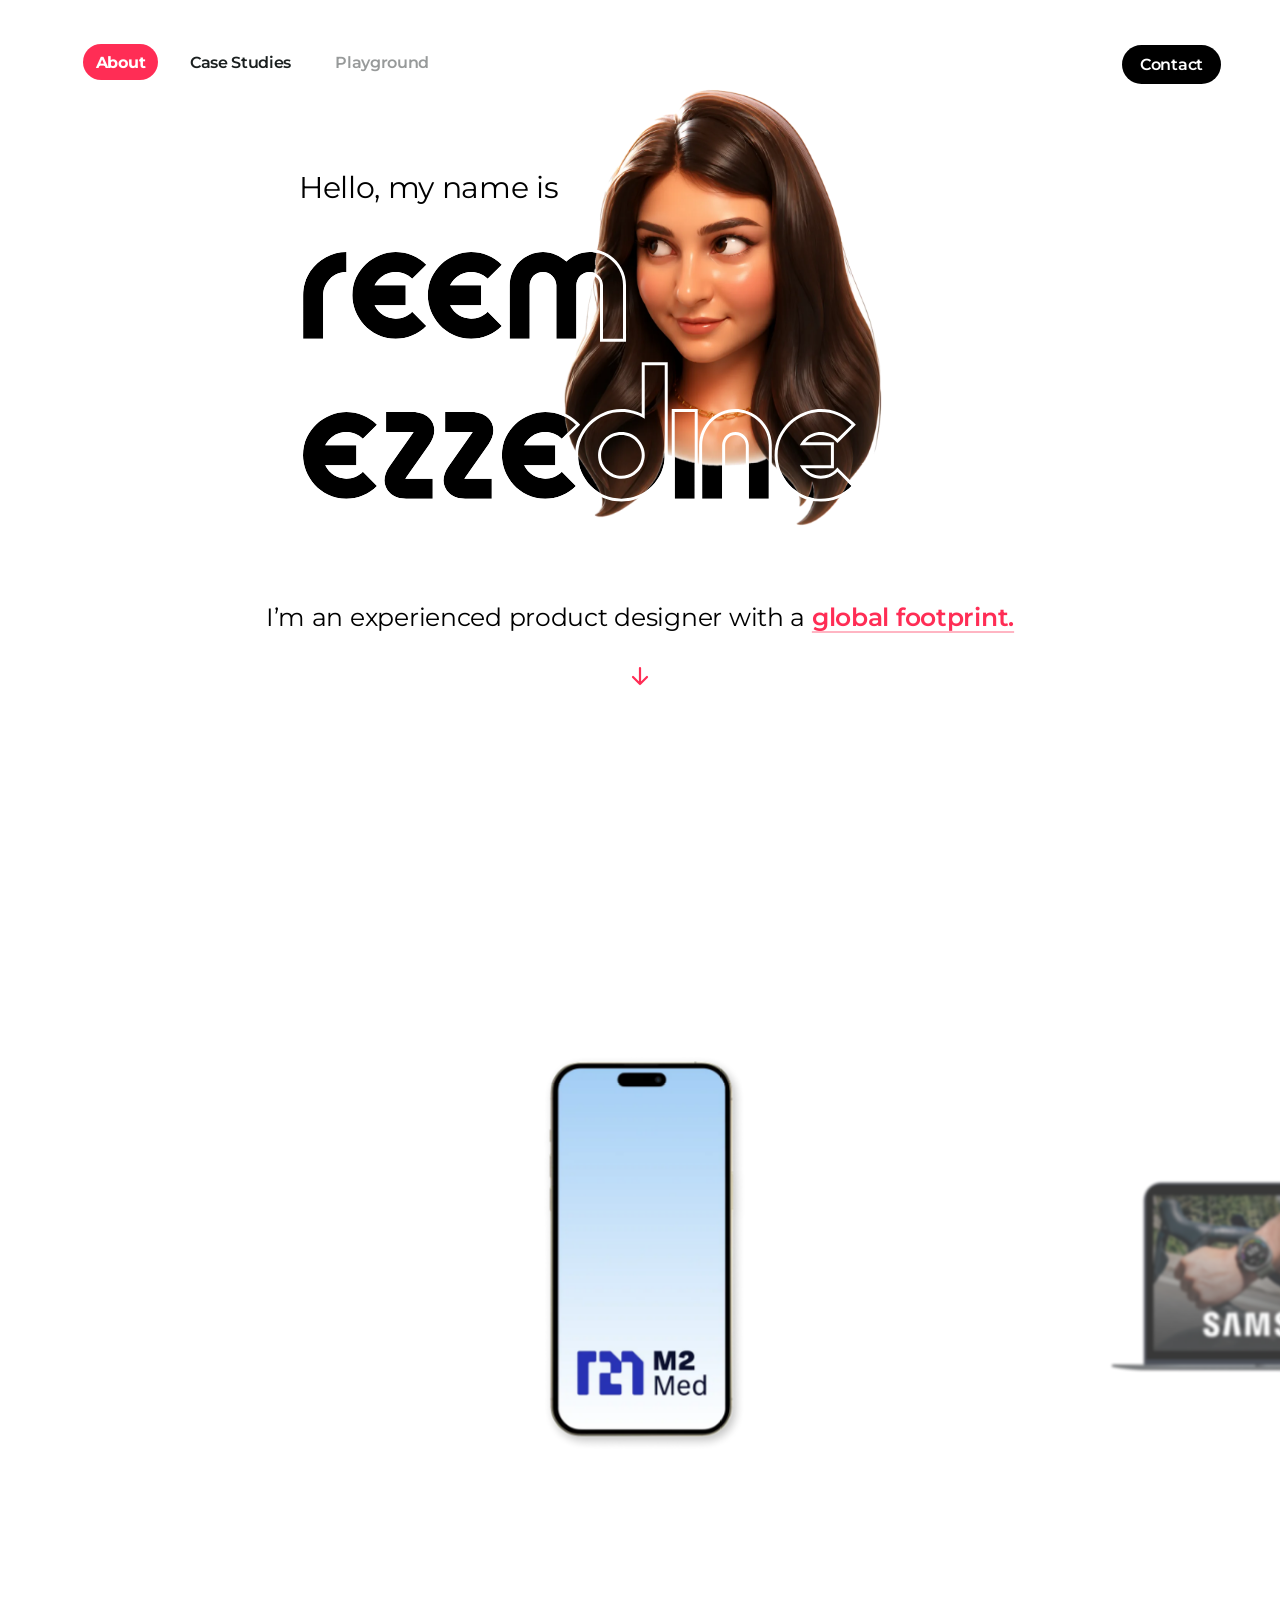
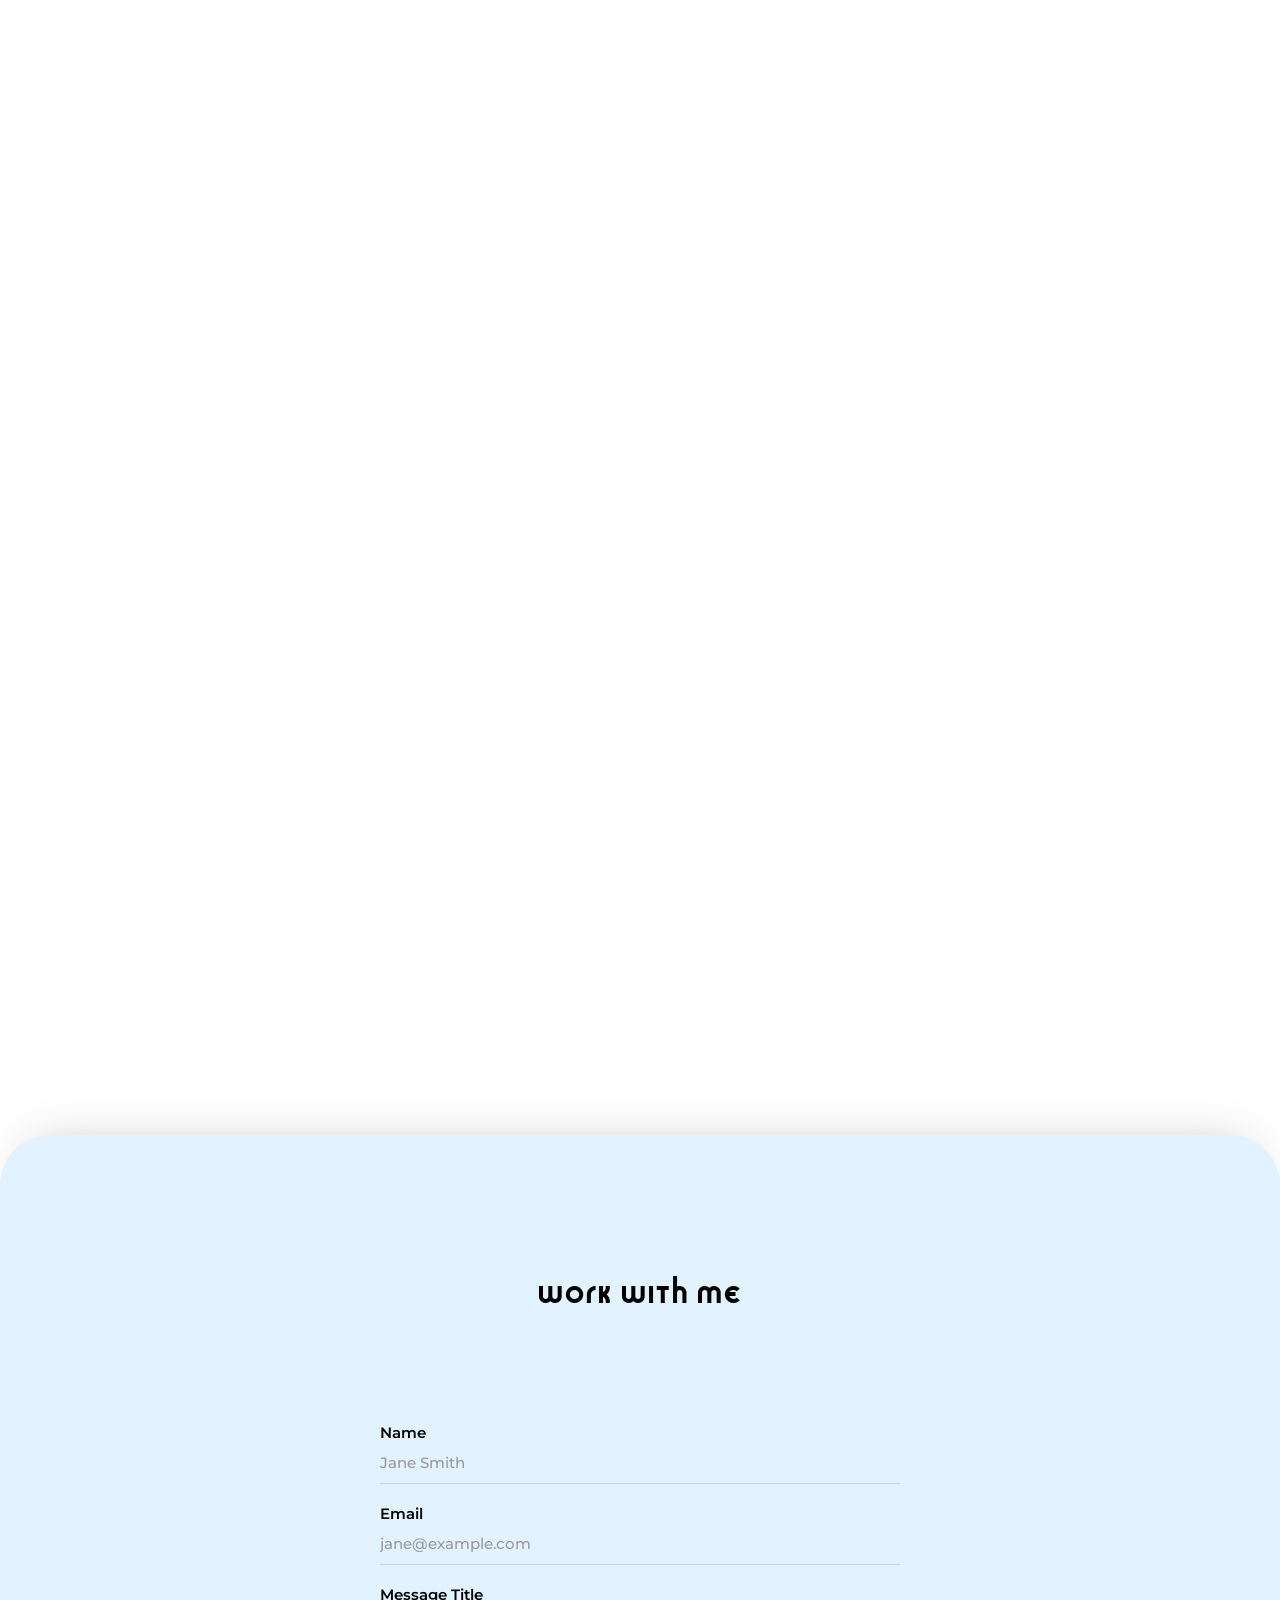
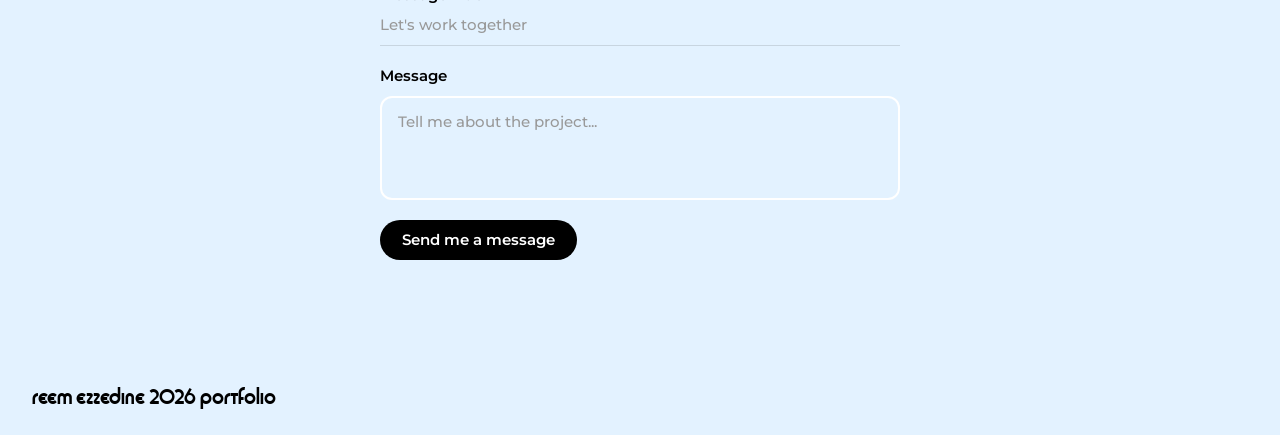
==== commit 5af0ab9b: "Phone: more air under the greeting; a soft, dismissible big-screen note on M2Med only Co-Authored-By" ====
--- a/index.html
+++ b/index.html
@@ -593,7 +593,7 @@
     /* the words run flush left with the name; she and the cue stay centred */
     .portrait, .scroll-cue { align-self: center; }
     .hello { width: auto; font-size: 18px; line-height: 24px; padding-left: 2px; }
-    .name-fill { left: auto; top: auto; width: min(100%, 320px); margin: 10px 0 0; }
+    .name-fill { left: auto; top: auto; width: min(100%, 320px); margin: 22px 0 0; }
     /* the morph and its white stroke are desktop-only; the slot carries her instead */
     .portrait-morph, .name-stroke { display: none !important; }
     .portrait {
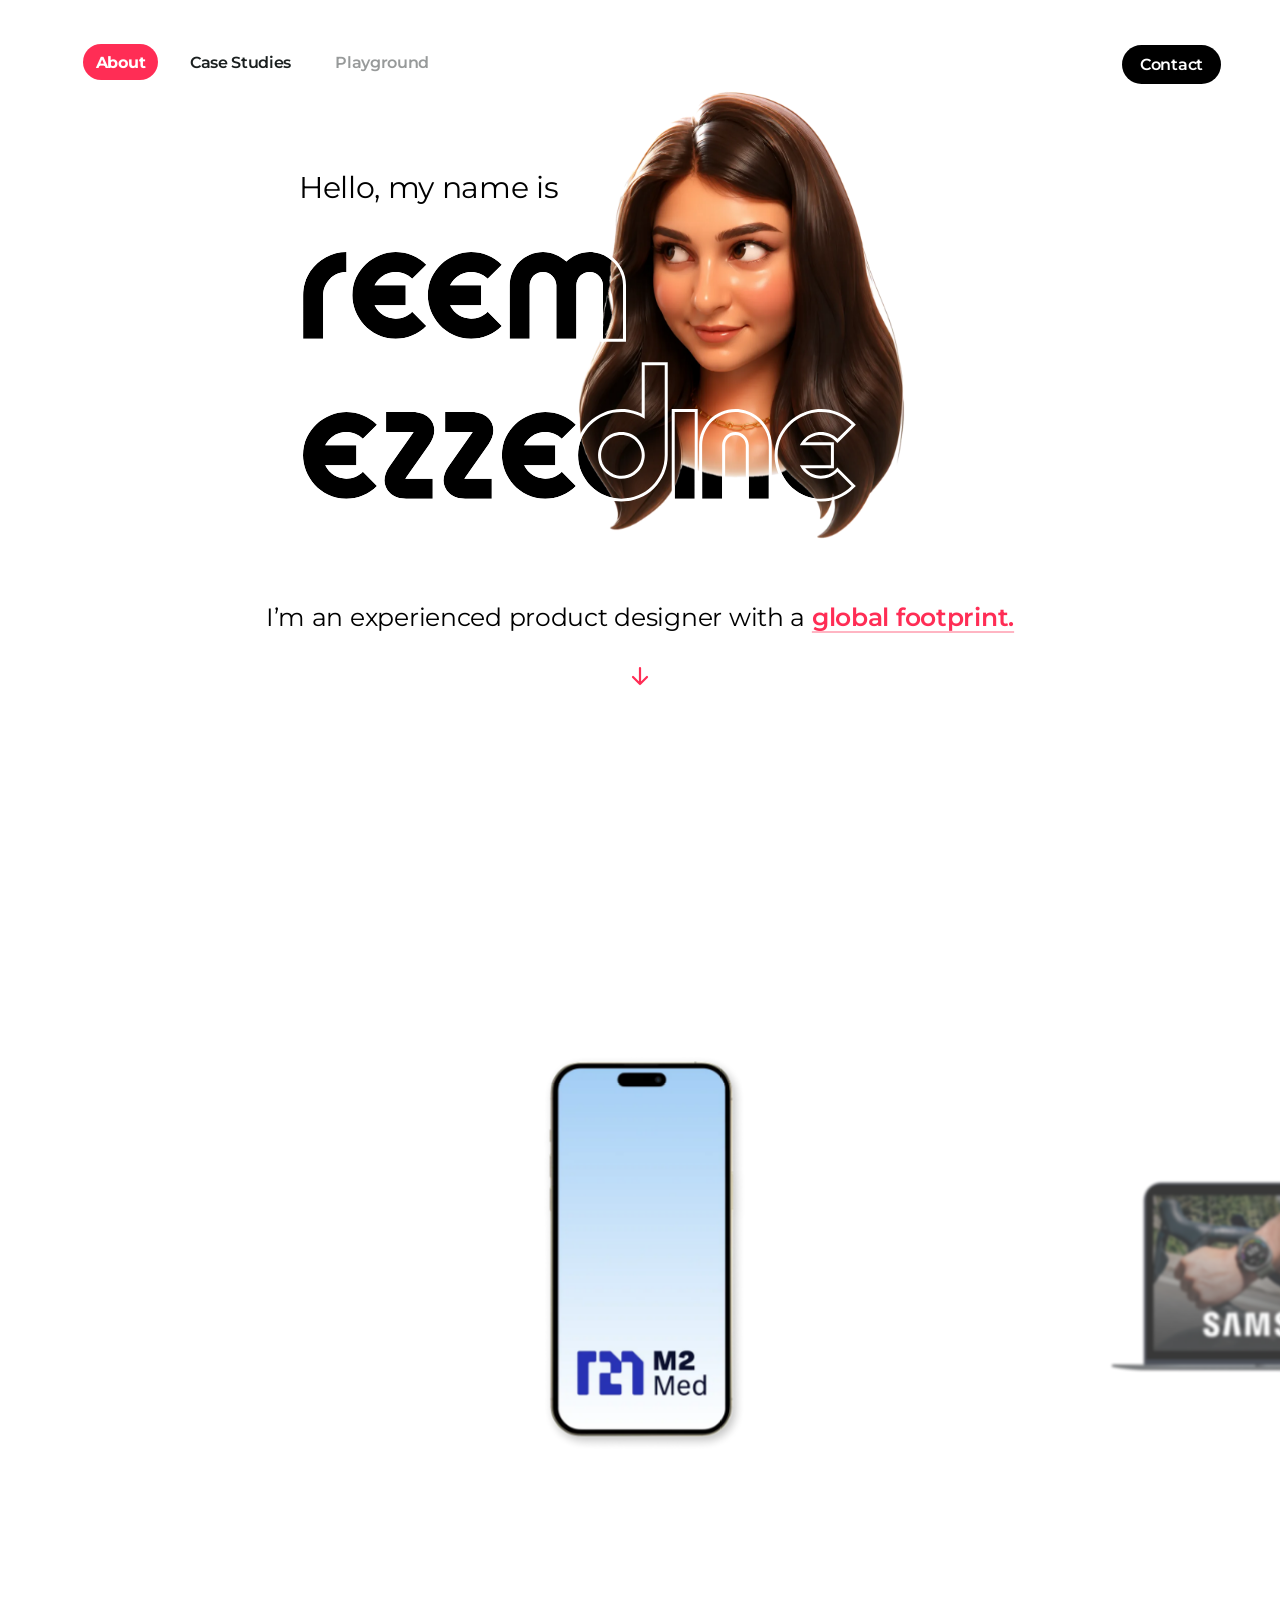
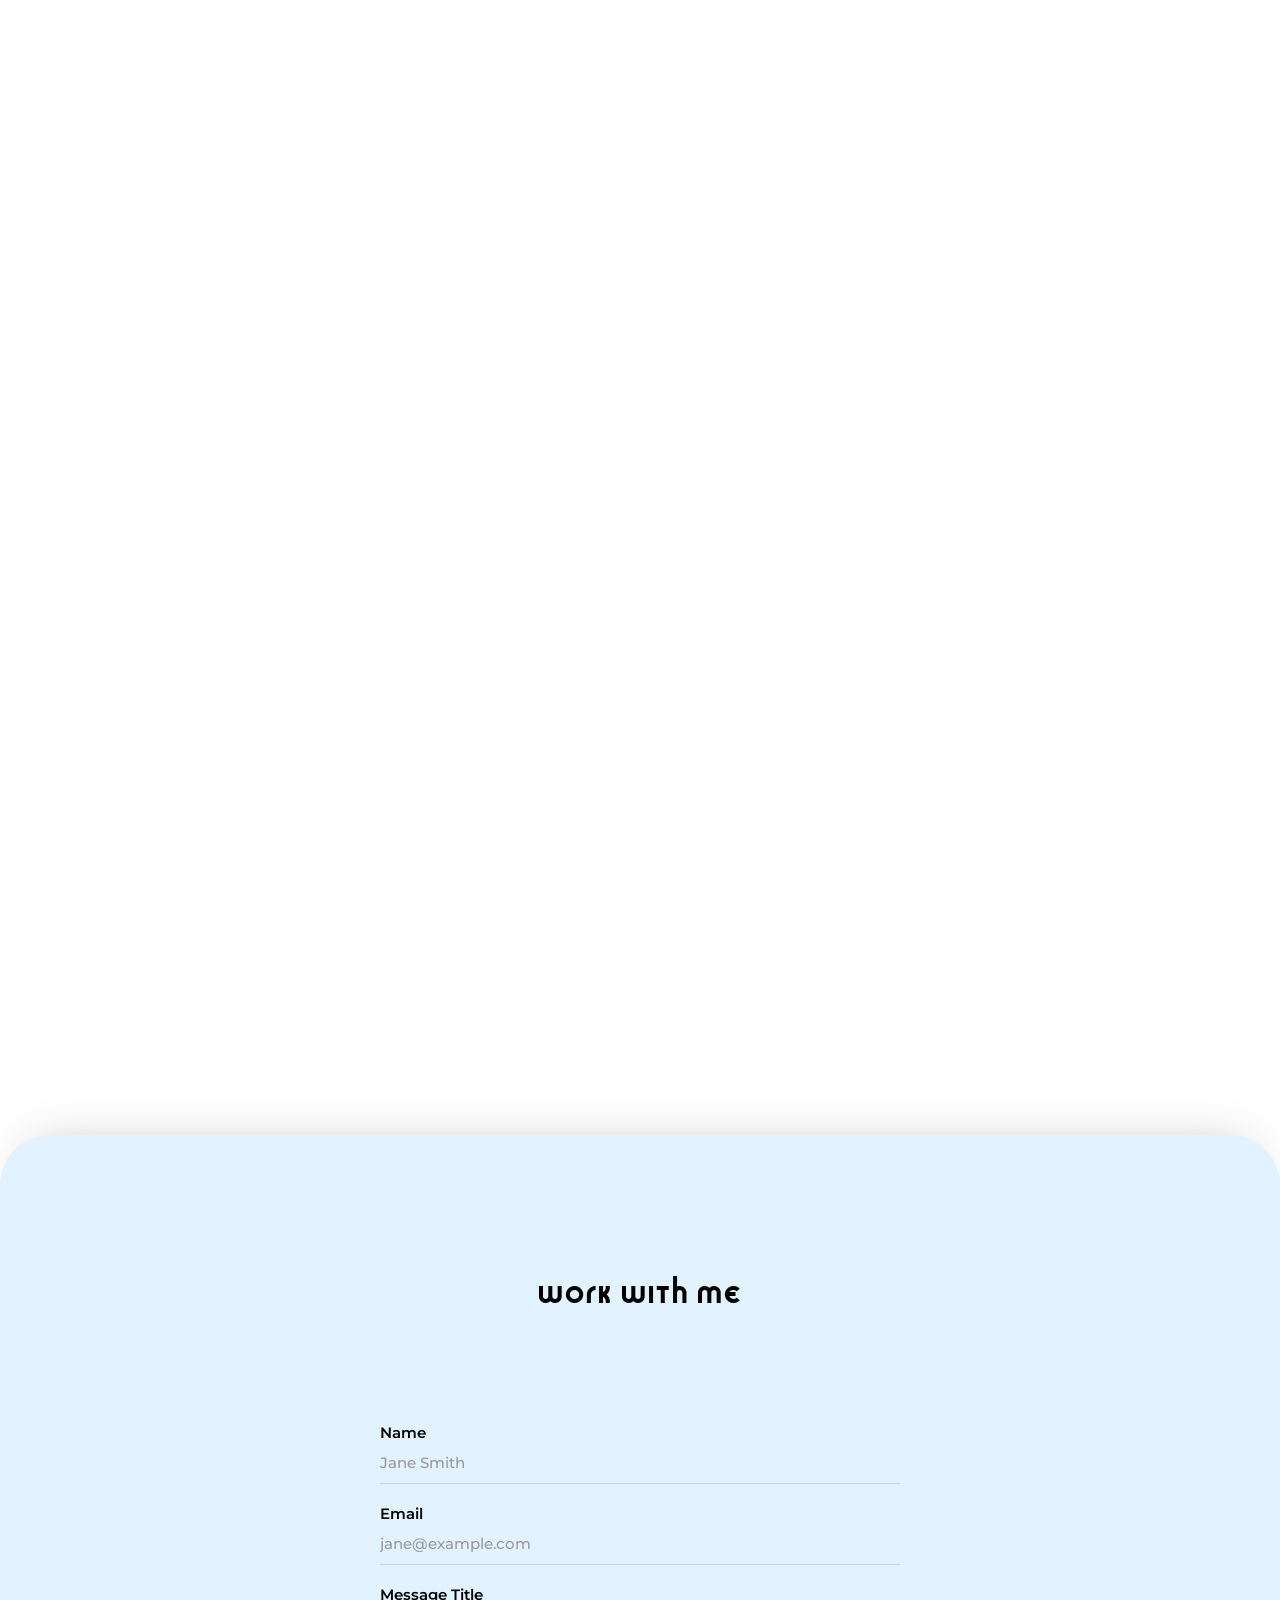
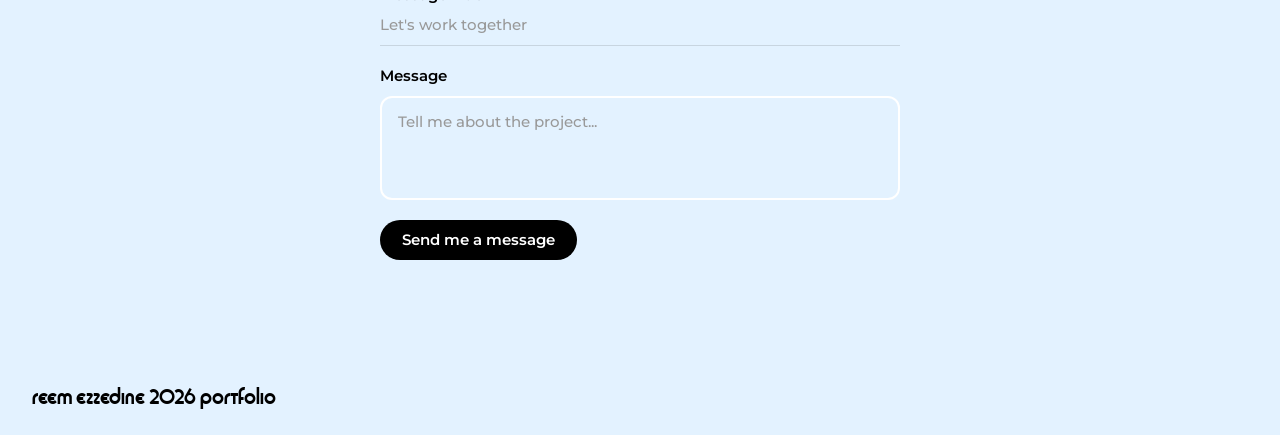
==== commit a75e52fa: "Phone: the big-screen note moves to the home page; case studies open straight up Co-Authored-By: Cla" ====
--- a/index.html
+++ b/index.html
@@ -668,9 +668,62 @@
     .work-foot { padding: 28px 20px 24px; font-size: 20px; }
   }
 
+
+  /* ── phones: the home page is where the portfolio's own craft lives - the
+        travelling portrait, the pinned deck, the postcards. A soft,
+        dismissible note offers that version on a laptop; "Show it anyway"
+        lets anyone straight into the phone layout. Home page only. ── */
+  .peek { display: none; }
+  @media (max-width: 767px) {
+    .peek {
+      position: fixed; inset: 0; z-index: 9998; display: flex;
+      align-items: center; justify-content: center; padding: 24px;
+      background: rgba(255,255,255,.76); -webkit-backdrop-filter: blur(16px); backdrop-filter: blur(16px);
+      animation: peekIn .5s var(--ease) both;
+    }
+    .peek[hidden] { display: none; }
+    body:has(.peek:not([hidden])) { overflow: hidden; }
+    @keyframes peekIn { from { opacity: 0; } to { opacity: 1; } }
+    .peek-card {
+      width: 100%; max-width: 330px; background: #fff; border-radius: 28px;
+      padding: 26px 24px 22px; text-align: center;
+      box-shadow: 0 28px 70px -26px rgba(0,0,0,.4), 0 0 0 1px rgba(0,0,0,.05);
+      animation: peekCard .62s var(--spring) both .06s;
+    }
+    @keyframes peekCard { from { opacity: 0; transform: translateY(14px) scale(.97); } to { opacity: 1; transform: none; } }
+    .peek-card img { width: 78px; height: 78px; border-radius: 50%; margin: 0 auto 14px; object-fit: cover; object-position: center top; background: #ffd9e6; }
+    .peek-card h2 { font-size: 19px; line-height: 26px; font-weight: 700; letter-spacing: -.3px; color: var(--ink); }
+    .peek-card p { font-size: 14px; line-height: 22px; color: #48494b; margin-top: 10px; }
+    .peek-card p b { color: var(--ink); font-weight: 600; }
+    .peek-go {
+      width: 100%; height: 46px; margin-top: 18px; border-radius: 999px;
+      background: #000; color: #fff; font-family: var(--body); font-size: 15px; font-weight: 600;
+      -webkit-tap-highlight-color: transparent;
+    }
+    .peek-mail { display: inline-block; margin-top: 14px; font-size: 13px; color: #646569; text-decoration: none; }
+    .peek-mail b { color: var(--pink); font-weight: 600; }
+  }
 </style>
 </head>
 <body>
+
+<!-- Phones: a soft note offering the full version on a laptop, dismissible -->
+<div class="peek" id="peek" role="dialog" aria-label="Best on a bigger screen">
+  <div class="peek-card">
+    <img src="assets/portrait.webp" alt="">
+    <h2>Hi, I&rsquo;m Reem.</h2>
+    <p>To see the most creative version of this portfolio, with all of its moving parts, open <b>reemezzedine.com</b> on a bigger screen.</p>
+    <button class="peek-go" type="button" id="peekGo">Show it anyway</button>
+    <a class="peek-mail" href="mailto:reem.ezzedine36@gmail.com">or say <b>hello</b></a>
+  </div>
+</div>
+<script>
+  (function () {
+    var p = document.getElementById('peek'), go = document.getElementById('peekGo');
+    if (!p || !go) return;
+    go.addEventListener('click', function () { p.hidden = true; });
+  })();
+</script>
 
 <!-- Loading screen: lifts once the page's images are in (see the script right after it) -->
 <div class="loading" id="loading" aria-hidden="true"><div class="loader"><p class="loader-text">loading</p><span class="load"></span></div></div>
